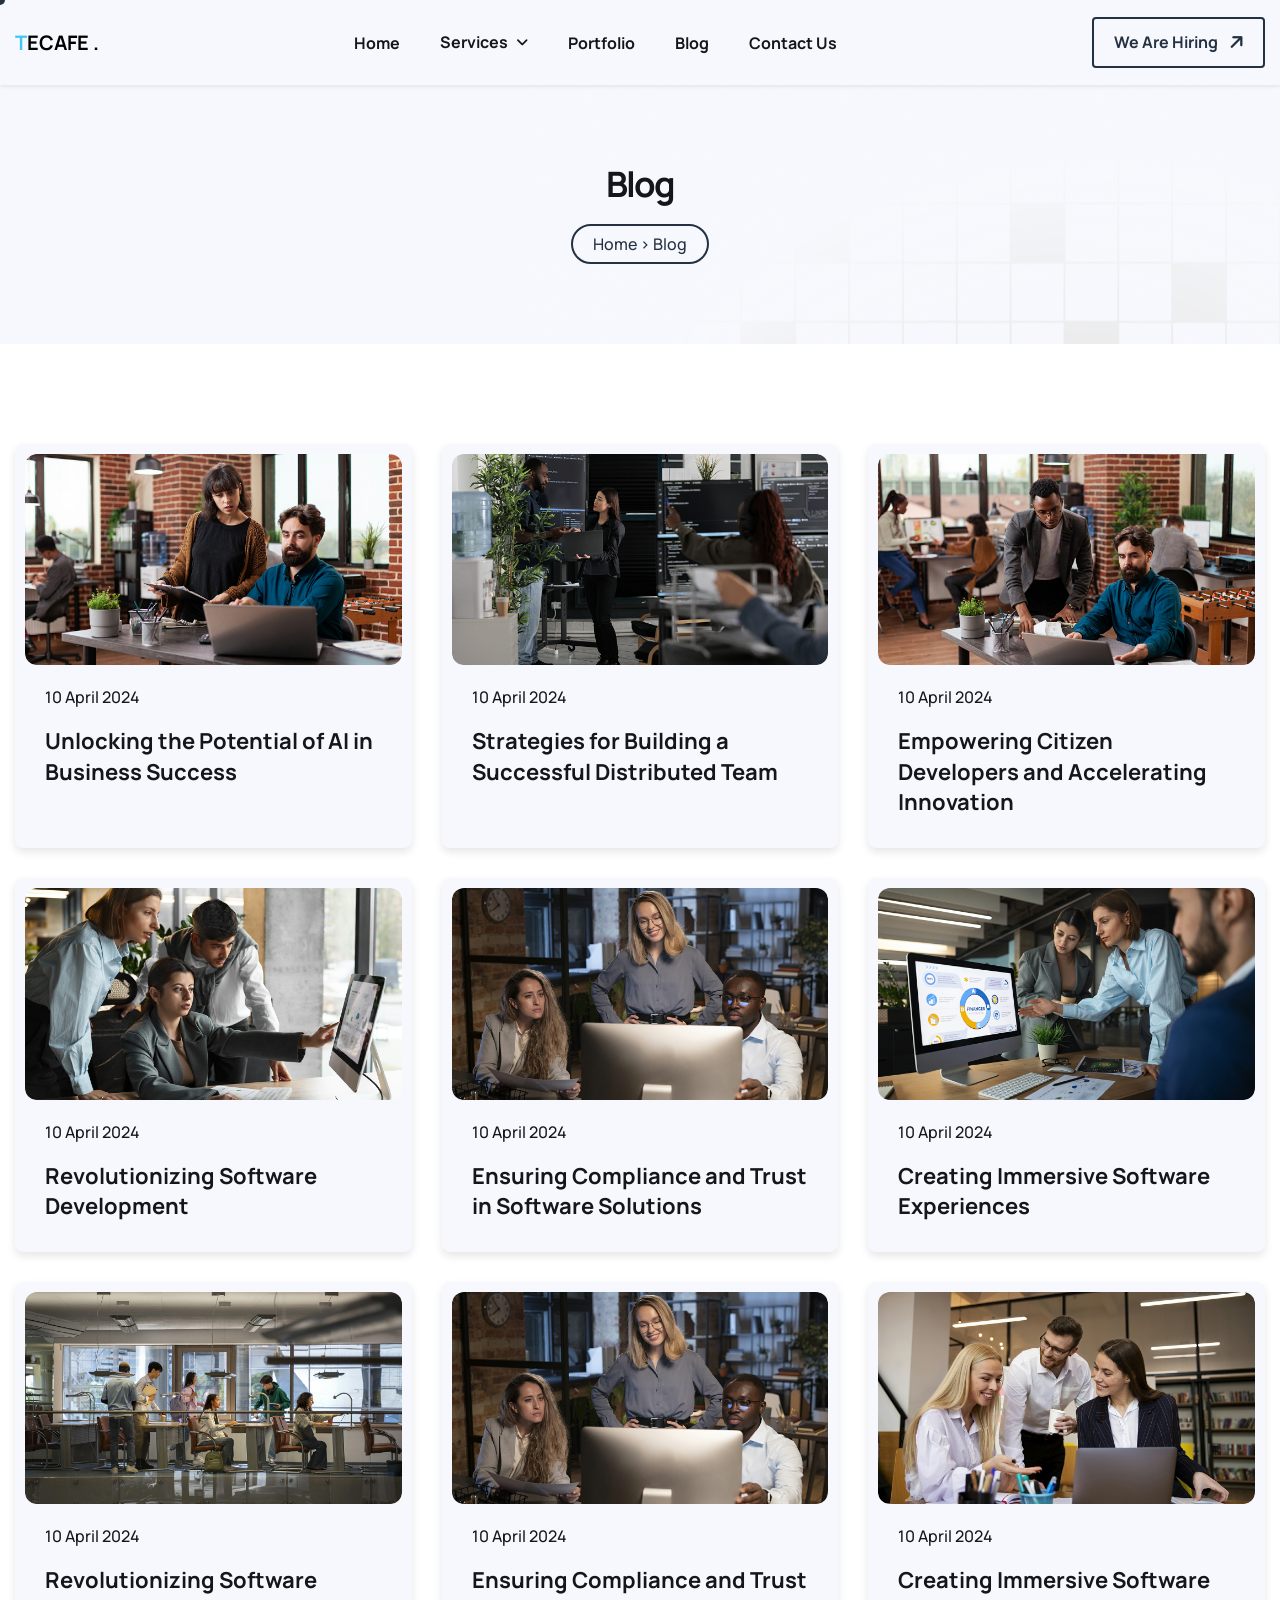
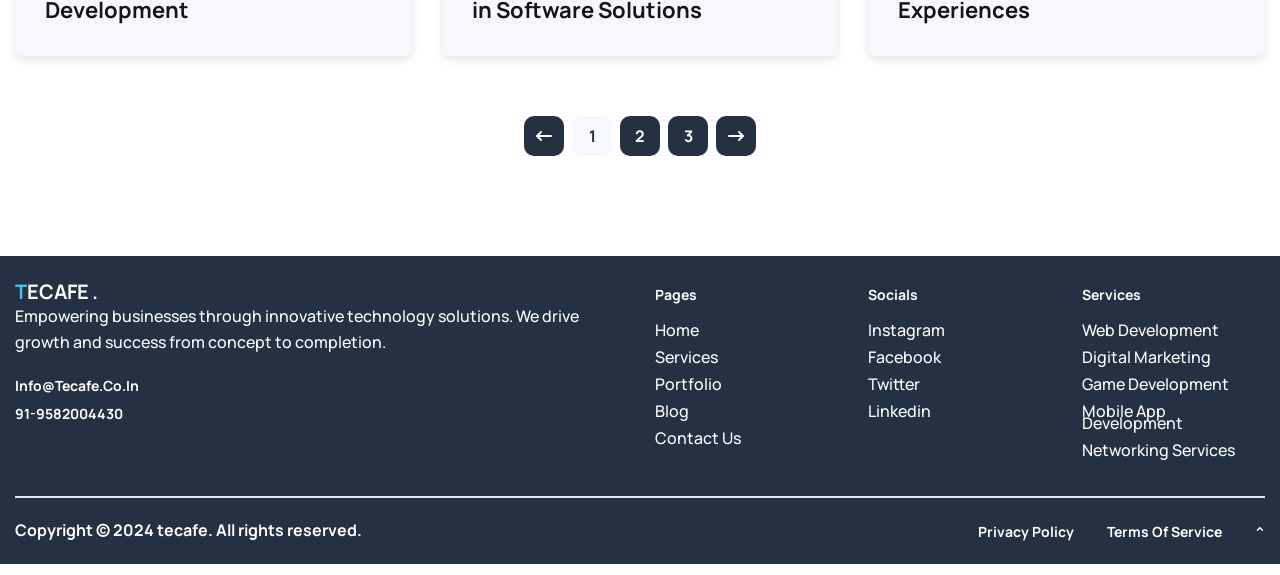
==== blog/index.html @ b0568818 "website updated" ====
<!DOCTYPE html>
<html lang="zxx">

<!-- Mirrored from demo.awaikenthemes.com/html-preview/weebix/ by HTTrack Website Copier/3.x [XR&CO'2014], Fri, 07 Jun 2024 18:28:14 GMT -->
<head>
	<!-- Meta -->
	<meta charset="utf-8">
	<meta http-equiv="X-UA-Compatible" content="IE=edge">
	<meta name="viewport" content="width=device-width, initial-scale=1.0">
	<meta name="description" content="">
	<meta name="keywords" content="">
	<meta name="author" content="Awaiken">
	<!-- Page Title -->
	<title>Tecafe - IT Service And Technology</title>
	<!-- Favicon Icon -->
    <link rel="shortcut icon" type="image/x-icon" href="">
	<!-- Google Fonts Css-->
	<link rel="preconnect" href="https://fonts.googleapis.com/">
	<link rel="preconnect" href="https://fonts.gstatic.com/" crossorigin>
	<link href="https://fonts.googleapis.com/css2?family=Manrope:wght@400;500;700&amp;display=swap" rel="stylesheet">
	<!-- Bootstrap Css -->
	<link href="../css/bootstrap.min.css" rel="stylesheet" media="screen">
	<!-- SlickNav Css -->
	<link href="../css/slicknav.min.css" rel="stylesheet">
	<!-- Swiper Css -->
	<link rel="stylesheet" href="../css/swiper-bundle.min.css">
	<!-- Font Awesome Icon Css-->
	<link href="../css/all.css" rel="stylesheet" media="screen">
	<!-- Animated Css -->
	<link href="../css/animate.css" rel="stylesheet">
	<!-- Magnific Popup Core Css File -->
	<link rel="stylesheet" href="../css/magnific-popup.css">
	<!-- Main Custom Css -->
	<link href="../css/custom.css" rel="stylesheet" media="screen">
</head>


<body class="tt-magic-cursor">

    <!-- Preloader Start -->
	<!-- <div class="preloader">
		<div class="loading-container">
			<div class="loading"></div>
			<div id="loading-icon">Tecafe</div>
		</div>
	</div> -->
	<!-- Preloader End -->

	<!-- Magic Cursor Start -->
	<div id="magic-cursor">
		<div id="ball"></div>
	</div>
	<!-- Magic Cursor End -->


    <!-- Header Start -->
	<header class="main-header">
		<div class="header-sticky">
			<nav class="navbar navbar-expand-lg">
				<div class="container">
					<!-- Logo Start -->
					<a class="navbar-brand" href="../">
						<!-- <img src="images/logo.svg" alt="Logo"> --><b> <span style="color: #3fc8f4;font-size:20px;font-weight:800px">T</span><span style="font-size:20px;font-weight:700px">E</span><span style="font-size:20px; font-weight:700px">C</span><span style="font-size:20px; font-weight:700px">A</span><span style="font-size:20px;font-weight:700px ">F</span><span style="font-size:20px;font-weight:700px ">E</span>         <span style="font-size:20px;font-weight:700px ">.</span> <!-- Vivid Magenta --></b>
					</a>
					<!-- Logo End -->

					<!-- Main Menu Start -->
					<div class="collapse navbar-collapse main-menu">
                        <div class="nav-menu-wrapper">
                            <ul class="navbar-nav mr-auto" id="menu">
                                <li class="nav-item "><a class="nav-link" href="../">Home</a>
                                   
                                </li>                                
                                <!-- <li class="nav-item"><a class="nav-link" href="about.html">about us</a></li> -->
								<li class="nav-item submenu"><a class="nav-link" href="../service">Services</a>
                                    <ul>
                                        <li class="nav-item sab-menu"><a class="nav-link" href="/tecafe/services/web-devlopment">Web Development</a></li>
                                        <li class="nav-item  sab-menu"><a class="nav-link" href="/tecafe/services/design-and-ux-services">Design and UX </a></li>
                                        <li class="nav-item  sab-menu" ><a class="nav-link" href="/tecafe/services/ECommerce-Business-Development">ECommerce Business </a></li>
                                        <li class="nav-item  sab-menu"><a class="nav-link" href="/tecafe/services/Mobile-App-Development-Services">Mobile App Development </a></li>
                                        <li class="nav-item  sab-menu"><a class="nav-link" href="/tecafe/services/Branding-And-Identity-Services">Branding And Identity </a></li>
                                      
                                          
                                        <li class="nav-item  sab-menu"><a class="nav-link" href="/tecafe/services/AEM-Technology-Solutions">AEM Technology Solutions</a></li>
                                        <li class="nav-item  sab-menu"><a class="nav-link" href="/tecafe/services/Big Data Analytics-And-Machine-Learning-Services ">Big Data Analytics And Machine Learning  </a></li>
                                    </ul>
                                </li>
                                <li class="nav-item"><a class="nav-link" href="../portfolio">Portfolio</a></li>
                                <li class="nav-item"><a class="nav-link" href="../blog">blog</a></li>
                                <li class="nav-item "><a class="nav-link" href="../contact-us">Contact Us</a></li>  
                                <!-- <li class="nav-item submenu"><a class="nav-link" href="#">pages</a>
                                    <ul>                                        
                                        <li class="nav-item"><a class="nav-link" href="service-single.html">service details</a></li>
                                        <li class="nav-item"><a class="nav-link" href="portfolio-single.html">portfolio details </a></li>
                                        <li class="nav-item"><a class="nav-link" href="blog-single.html">blog details</a></li>
                                        <li class="nav-item"><a class="nav-link" href="faqs.html">FAQ</a></li>
                                        <li class="nav-item"><a class="nav-link" href="404.html">404</a></li>
                                    </ul>
                                </li> -->
                                <!-- <li class="nav-item "><a class="nav-link" href="contact-us.html">We are Hiring</a></li> 
                                <li class="nav-item "><a class="nav-link" href="contact-us.html">Contact Us</a></li>                               -->
                            </ul>
                        </div>
                        <!-- Let’s Start Button Start -->
                        <div class=" d-inline-flex">
                            <!-- <a href="contact-us.html" class="btn-default">We are Hiring</a> -->
                            <a href="../tacafe/contact-us.html" class="btn-default">We are Hiring</a>
                        </div>
                        <!-- Let’s Start Button End -->
					</div>
					<!-- Main Menu End -->

					<div class="navbar-toggle"></div>
				</div>
			</nav>
			<div class="responsive-menu"></div>
		</div>
	</header>
	<!-- Header End -->


    <!-- Page Header Start -->
	<div class="page-header">
		<div class="container">
			<div class="row">
				<div class="col-lg-12">
					<!-- Page Header Box Start -->
					<div class="page-header-box">
						<h1 class="text-anime-style-3">Blog</h1>
						<nav class="wow fadeInUp" data-wow-delay="0.25s">
							<ol class="breadcrumb">
								<li class="breadcrumb-item"><a href="#">Home > Blog</a></li>
								<!-- <li class="breadcrumb-item active" aria-current="page">blog</li> -->
							</ol>
						</nav>
					</div>
					<!-- Page Header Box End -->
				</div>
			</div>
		</div>
	</div>
	<!-- Page Header End -->

    <!-- Latest News Section Start -->
	<div class="latest-news our-blog">
        <div class="container">
			<div class="row">
				<div class="col-lg-4 col-md-6">
					<!-- Blog Item Start -->
					<div class="blog-item wow fadeInUp" data-wow-delay="0.25s">
						<!-- Blog Image Start -->
						<div class="post-featured-image">
							<figure class="image-anime">
								<a href="#"><img src="../images/post-1.jpg" alt=""></a>
							</figure>
						</div>
						<!-- Blog Image End -->

						<!-- Blog Content Start -->
						<div class="post-item-body">
                            <p><a href="#">10 April 2024</a></p>
							<h2><a href="#">Unlocking the Potential of AI in Business Success</a></h2>                            
						</div>
						<!-- Blog Content End -->
					</div>
					<!-- Blog Item End -->
				</div>

                <div class="col-lg-4 col-md-6">
					<!-- Blog Item Start -->
					<div class="blog-item wow fadeInUp" data-wow-delay="0.5s">
						<!-- Blog Image Start -->
						<div class="post-featured-image">
							<figure class="image-anime">
								<a href="#"><img src="../images/post-2.jpg" alt=""></a>
							</figure>
						</div>
						<!-- Blog Image End -->

						<!-- Blog Content Start -->
						<div class="post-item-body">
                            <p><a href="#">10 April 2024</a></p>
							<h2><a href="#">Strategies for Building a Successful Distributed Team</a></h2>                            
						</div>
						<!-- Blog Content End -->
					</div>
					<!-- Blog Item End -->
				</div>

                <div class="col-lg-4 col-md-6">
					<!-- Blog Item Start -->
					<div class="blog-item wow fadeInUp" data-wow-delay="0.75s">
						<!-- Blog Image Start -->
						<div class="post-featured-image">
							<figure class="image-anime">
								<a href="#"><img src="../images/post-3.jpg" alt=""></a>
							</figure>
						</div>
						<!-- Blog Image End -->

						<!-- Blog Content Start -->
						<div class="post-item-body">
                            <p><a href="#">10 April 2024</a></p>
							<h2><a href="#">Empowering Citizen Developers and Accelerating Innovation</a></h2>                            
						</div>
						<!-- Blog Content End -->
					</div>
					<!-- Blog Item End -->
				</div>

                <div class="col-lg-4 col-md-6">
					<!-- Blog Item Start -->
					<div class="blog-item wow fadeInUp" data-wow-delay="1s">
						<!-- Blog Image Start -->
						<div class="post-featured-image">
							<figure class="image-anime">
								<a href="#"><img src="../images/post-4.jpg" alt=""></a>
							</figure>
						</div>
						<!-- Blog Image End -->

						<!-- Blog Content Start -->
						<div class="post-item-body">
                            <p><a href="#">10 April 2024</a></p>
							<h2><a href="#">Revolutionizing Software Development</a></h2>                            
						</div>
						<!-- Blog Content End -->
					</div>
					<!-- Blog Item End -->
				</div>

                <div class="col-lg-4 col-md-6">
					<!-- Blog Item Start -->
					<div class="blog-item wow fadeInUp" data-wow-delay="1.25s">
						<!-- Blog Image Start -->
						<div class="post-featured-image">
							<figure class="image-anime">
								<a href="#"><img src="../images/post-5.jpg" alt=""></a>
							</figure>
						</div>
						<!-- Blog Image End -->

						<!-- Blog Content Start -->
						<div class="post-item-body">
                            <p><a href="#">10 April 2024</a></p>
							<h2><a href="#">Ensuring Compliance and Trust in Software Solutions</a></h2>                            
						</div>
						<!-- Blog Content End -->
					</div>
					<!-- Blog Item End -->
				</div>

                <div class="col-lg-4 col-md-6">
					<!-- Blog Item Start -->
					<div class="blog-item wow fadeInUp" data-wow-delay="1.5s">
						<!-- Blog Image Start -->
						<div class="post-featured-image">
							<figure class="image-anime">
								<a href="#"><img src="../images/post-7.jpg" alt=""></a>
							</figure>
						</div>
						<!-- Blog Image End -->

						<!-- Blog Content start -->
						<div class="post-item-body">
                            <p><a href="#">10 April 2024</a></p>
							<h2><a href="#">Creating Immersive Software Experiences</a></h2>                            
						</div>
						<!-- Blog Content End -->
					</div>
					<!-- Blog Item End -->
				</div>

				<div class="col-lg-4 col-md-6">
					<!-- Blog Item Start -->
					<div class="blog-item wow fadeInUp" data-wow-delay="1s">
						<!-- Blog Image Start -->
						<div class="post-featured-image">
							<figure class="image-anime">
								<a href="#"><img src="../images/post-8.jpg" alt=""></a>
							</figure>
						</div>
						<!-- Blog Image End -->

						<!-- Blog Content Start -->
						<div class="post-item-body">
                            <p><a href="#">10 April 2024</a></p>
							<h2><a href="#">Revolutionizing Software Development</a></h2>                            
						</div>
						<!-- Blog Content End -->
					</div>
					<!-- Blog Item End -->
				</div>

                <div class="col-lg-4 col-md-6">
					<!-- Blog Item Start -->
					<div class="blog-item wow fadeInUp" data-wow-delay="1.25s">
						<!-- Blog Image Start -->
						<div class="post-featured-image">
							<figure class="image-anime">
								<a href="#"><img src="../images/post-5.jpg" alt=""></a>
							</figure>
						</div>
						<!-- Blog Image End -->

						<!-- Blog Content Start -->
						<div class="post-item-body">
                            <p><a href="#">10 April 2024</a></p>
							<h2><a href="#">Ensuring Compliance and Trust in Software Solutions</a></h2>                            
						</div>
						<!-- Blog Content End -->
					</div>
					<!-- Blog Item End -->
				</div>

                <div class="col-lg-4 col-md-6">
					<!-- Blog Item Start -->
					<div class="blog-item wow fadeInUp" data-wow-delay="1.5s">
						<!-- Blog Image Start -->
						<div class="post-featured-image">
							<figure class="image-anime">
								<a href="#"><img src="../images/post-9.jpg" alt=""></a>
							</figure>
						</div>
						<!-- Blog Image End -->

						<!-- Blog Content start -->
						<div class="post-item-body">
                            <p><a href="#">10 April 2024</a></p>
							<h2><a href="#">Creating Immersive Software Experiences</a></h2>                            
						</div>
						<!-- Blog Content End -->
					</div>
					<!-- Blog Item End -->
				</div>
			</div>

			<div class="row">
				<div class="col-md-12">
					<!-- Post Pagination Start -->
					<div class="post-pagination wow fadeInUp" data-wow-delay="1.50s">
						<ul class="pagination">
							<li><a href="#"><i class="fa-solid fa-arrow-left-long"></i></a></li>
							<li class="active"><a href="#">1</a></li>
							<li><a href="#">2</a></li>
							<li><a href="#">3</a></li>
							<li><a href="#"><i class="fa-solid fa-arrow-right-long"></i></a></li>
						</ul>
					</div>
					<!-- Post Pagination End -->
				</div>
			</div>
		</div>
	</div>
	<!-- Latest News Section End -->
<!-- Footer Start -->
<footer class="main-footer">
	<div class="container">
		<div class="row">
			<div class="col-md-12">
				<!-- Mega Footer Start -->
				<div class="mega-footer mega-footer-bg ">
					<div class="row">
						<div class="col-lg-6 col-md-12">
							<!-- Footer About Start -->
							<div class="footer-about">
								<figure>
									<!-- <img src="images/logo.svg" alt="Logo"> --><b> <span style="color: #3fc8f4;font-size:20px;font-weight:700px">T</span><span style="font-size:20px;font-weight:700px">E</span><span style="font-size:20px; font-weight:700px">C</span><span style="font-size:20px; font-weight:700px">A</span><span style="font-size:20px;font-weight:700px ">F</span><span style="font-size:20px;font-weight:700px ">E</span>         <span style="font-size:20px;font-weight:700px ">.</span> <!-- Vivid Magenta --></b>
								</figure>
								<p class="text-color">Empowering businesses through innovative technology solutions. We drive growth and success from concept to completion.</p>
								<ul>
									<li><a href="#">info@tecafe.co.in</a></li>
									<li><a href="#">91-9582004430</a></li>
								</ul>
							</div>
							<!-- Footer About End -->
						</div>

						<div class="col-lg-2 col-md-4">
							<!-- Footer Links Start -->
							<div class="footer-links">
								<h2>pages</h2>
								<ul>
									<li><a href="/">Home</a></li>
									<li><a href="./service/">Services</a></li>
									<li><a href="./Portfolio">Portfolio</a></li>
									<li><a href="./Blog">Blog</a></li>
									<li><a href="contact-us/">Contact Us</a></li>
								</ul>
							</div>
							<!-- Footer Links End -->
						</div>

						<div class="col-lg-2 col-md-4">
							<!-- Footer Links Start -->
							<div class="footer-links">
								<h2>Socials</h2>
								<ul>
									<li><a href="#">instagram</a></li>
									<li><a href="#">facebook</a></li>
									<li><a href="#">twitter</a></li>
									<li><a href="#">linkedin</a></li>
								</ul>
							</div>
							<!-- Footer Links End -->
						</div>

						<div class="col-lg-2 col-md-4">
							<!-- Footer Links Start -->
							<div class="footer-links">
								<h2>services</h2>
								<ul>
									<li><a href="#">web development</a></li>
									<li><a href="#">digital marketing</a></li>
									<li><a href="#">game development</a></li>
									<li><a href="#">mobile app development</a></li>
									<li><a href="#">networking services</a></li>
								</ul>
							</div>
							<!-- Footer Links End -->
						</div>
					</div>
				</div>
				<!-- Mega Footer End -->

				<!-- Copyright Footer Start -->
				<div class="footer-copyright">
					<div class="row align-items-center">
						<div class="col-lg-6">
							<!-- Footer Copyright Content Start -->
							<div class="footer-copyright-text">
								<p><b>Copyright © 2024 tecafe. All rights reserved.</b></p>
							</div>
							<!-- Footer Copyright Content End -->
						</div>
						<div class="col-lg-6">
							<!-- Footer Policy Links Start -->
							<div class="footer-policy-links">
								<ul>
									<li><a href="#">privacy policy</a></li>
									<li><a href="#">terms of service</a></li>
									<li class="highlighted"><a href="#top">^</a></li>
								</ul>
							</div>
							<!-- Footer Policy Links End -->
						</div>
					</div>						
				</div>
				<!-- Copyright Footer End -->
			</div>
		</div>
	</div>
</footer>
<!-- Footer End -->
    <!-- Jquery Library File -->
    <script src="../js/jquery-3.7.1.min.js"></script>
    <!-- Bootstrap js file -->
    <script src="../js/bootstrap.min.js"></script>
    <!-- Validator js file -->
    <script src="../js/validator.min.js"></script>
    <!-- SlickNav js file -->
    <script src="../js/jquery.slicknav.js"></script>
    <!-- Swiper js file -->
    <script src="../js/swiper-bundle.min.js"></script>
    <!-- Counter js file -->
    <script src="../js/jquery.waypoints.min.js"></script>
    <script src="../js/jquery.counterup.min.js"></script>
    <!-- Isotop js file -->
	<script src="../js/isotope.min.js"></script>
    <!-- Magnific js file -->
    <script src="../js/jquery.magnific-popup.min.js"></script>
    <!-- SmoothScroll -->
    <script src="../js/SmoothScroll.js"></script>
    <!-- MagicCursor js file -->
    <script src="../js/gsap.min.js"></script>
    <script src="../js/magiccursor.js"></script>
    <!-- Text Effect js file -->
	<script src="../js/SplitText.js"></script>
    <script src="../js/ScrollTrigger.min.js"></script>
    <!-- Wow js file -->
    <script src="../js/wow.js"></script>
    <!-- Main Custom js file -->
    <script src="../js/function.js"></script>
</body>

<!-- Mirrored from demo.awaikenthemes.com/html-preview/weebix/blog.html by HTTrack Website Copier/3.x [XR&CO'2014], Fri, 07 Jun 2024 18:28:35 GMT -->
</html>
---- css/custom.css ----
/* ----------------------------------------------------------------------------------------
* Author        : Awaiken
* Template Name : Weebix - IT Service And Technology HTML Template
* File          : CSS File
* Version       : 1.0
* ---------------------------------------------------------------------------------------- */
/* INDEX
----------------------------------------------------------------------------------------
01. Global Variables
02. General css
03. Header css
04. Hero css
05. About us css
06. Services css
07. Portfolio css
08. why choose us css
09. Our Clients css
10. Testimonials css
11. Latest Post css
12. Footer css
13. About us page css
14. Services Page css
15. Portfolio Page css
16. Blog Archive css
17. Contact Us Page css
18. Blog Single css
19. Services Single css
20. Portfolio Singe css
21. Faqs Page css
22. 404 Page css
23. Responsive css
-------------------------------------------------------------------------------------- */

/************************************/
/*** 	 01. Global Variables	  ***/
/************************************/

:root{
	--primary-color		: #15161B;
	--secondary-color	: #F7F8FD;
	--text-color		: #222;
	--accent-color		: #243142;
	--white-color		: #FFFFFF;
	--divider-color		: #E1E4EB;
	--error-color		: rgb(230, 87, 87);
	--default-font		: "Manrope", sans-serif;
}

/************************************/
/*** 	   02. General css		  ***/
/************************************/

body{
	font-family: var(--default-font);
	font-size: 16px;
	font-weight: 500;
	line-height: 1.5em;
	color: var(--text-color);
	background: var(--white-color);
}

p{
	line-height: 1.6em;
	margin-bottom: 1.5em;
    color: #15161B;
}

h1,
h2,
h3,
h4,
h5,
h6{
	margin :0;
	font-weight: 700;
	color: var(--primary-color);
	line-height: 1.1em;
}

figure{
	margin: 0;
}

img{
	max-width: 100%;
}

a{
	text-decoration: none;
}

a:hover{
	text-decoration: none;
	outline: 0;
}

a:focus{
	text-decoration: none;
	outline: 0;
}

html,
body{
	width: 100%;
	overflow-x: clip;
}

.container{
	max-width: 1300px;
}

.container,
.container-fluid,
.container-lg,
.container-md,
.container-sm,
.container-xl,
.container-xxl{
    padding-right: 15px;
    padding-left: 15px;
}

.image-anime{
	position: relative;
	overflow: hidden;
}

.image-anime:after{
	content: "";
	position: absolute;
    width: 200%;
    height: 0%;
    left: 50%;
    top: 50%;
    background-color: rgba(255,255,255,.3);
    transform: translate(-50%,-50%) rotate(-45deg);
    z-index: 1;
}

.image-anime:hover:after{
    height: 250%;
    transition: all 600ms linear;
    background-color: transparent;
}

.reveal{
	position: relative;
    display: -webkit-inline-box;
    display: -ms-inline-flexbox;
    display: inline-flex;
    visibility: hidden;
    overflow: hidden;
}

.reveal img{
    height: 100%;
    width: 100%;
    -o-object-fit: cover;
    object-fit: cover;
    -webkit-transform-origin: left;
    transform-origin: left;
}

.row{
    margin-right: -15px;
    margin-left: -15px;
}

.row > *{
	padding-right: 15px;
	padding-left: 15px;
}

.row.no-gutters{
    margin-right: 0px;
    margin-left: 0px;
	padding-left: 0;
	padding-right: 0;
}

.btn-default{
	display: inline-block;
	font-size: 16px;
	font-weight: 700;
	line-height: 1.1em;
	 color: var(--accent-color);
	/* background: var(--accent-color); */
	text-transform: capitalize;
	padding: 15px 45px 15px 20px;
	border: 2px solid var(--accent-color);
	border-radius: 4px;
	transition: 0.3s ease-in-out;
	position: relative;
	overflow: hidden;
	z-index: 1;
}

.btn-default::before{
	content: '\f062';
	position: absolute;
    color: white;
	top: 50%;
	right: 0;
	bottom: 0;
	font-family: 'FontAwesome';
	font-size: 18px;
	font-weight: 900;
	transition: 0.3s ease-in-out;
	background: transparent;
    color: var(--accent-color);
	transform: translate(-20px, -50%) rotate(45deg);
	display: flex;
	align-items: center;
	justify-content: center;
}

.btn-default:hover:before{
	color: var(--accent-color);
	transform: translate(-20px, -50%) rotate(90deg);
    color: white;
}

.btn-default::after{ 
	content: '';
    display: block;
    width: 0;
    position: absolute;
	top: 0;
    left: 0;
    bottom: 0;
    z-index: -1;
    color: white;
    background: var(--accent-color);
    /* border-radius: 30px; */
    transition: 0.3s ease-in-out;
}

.btn-default:hover::after{
	width: 100%;
}

.btn-default:hover{
    color: white;
}

#magic-cursor{
	position: absolute;
    width: 10px !important;
    height: 10px !important;
    pointer-events: none;
    z-index: 1000000;
}

#ball{
	position: fixed;
	display: block;
	left: 0;
	top: 0;
	transform: translate(-50%, -50%);
	width: 10px !important;
	height: 10px !important;
	background: var(--accent-color);
	border-radius: 50%;
	pointer-events: none;
	opacity:1 !important;
}

.preloader{
	position: fixed;
	top: 0;
	left: 0;
	right: 0;
	bottom: 0;
	z-index: 1000;
	background-color: var(--accent-color);
	display: flex;
	align-items: center;
	justify-content: center;
}

.loading-container,
.loading{
	height: 8ch;
	position: relative;
	width: 80px;
	border-radius: 100%;
}

.loading-container{
	margin: 40px auto
}

.loading{
	border: 1px solid transparent;
	border-color: transparent var(--white-color) transparent var(--white-color);
	animation: rotate-loading 1.5s linear 0s infinite normal;
	transform-origin: 50% 50%;
}

.loading-container:hover .loading,
.loading-container .loading{
	transition: all 0.5s ease-in-out;
}

#loading-icon{
	position: absolute;
	top: 50%;
	left: 50%;
	max-width: 66px;
	transform: translate(-50%, -50%);
}

@keyframes rotate-loading{
	0%{
		transform: rotate(0deg);
	}

	100%{
		transform: rotate(360deg);
	}
}

.section-row{
	margin-bottom: 60px;
}

.section-btn{
	text-align: end;
}

.section-title{
	text-align: left;
}

.section-title h3{
	font-size: 20px;
	font-weight: 700;
	text-transform: capitalize;
	color: var(--accent-color);
	margin-bottom: 10px;
}

.section-title h1,
.section-title h2 {
    font-size: 36px;
    letter-spacing: -0.05em;
    font-weight: 700;
    margin-bottom: 0;
    line-height: 1.2; /* Adjust the line-height value as needed */
}


.section-title h1 span,
.section-title h2 span{
	color: var(--accent-color);
}

/************************************/
/**** 	   03. Header css		 ****/
/************************************/

header.main-header{
	background-color: var(--secondary-color);
	position: relative;
	z-index: 100;
}

header.main-header .header-sticky {
    padding: 15px 0;
    position: relative;
    top: 0;
    z-index: 100;
    box-shadow: 0 .125rem .25rem rgba(0, 0, 0, .075); /* Added box shadow */
}

header.main-header .header-sticky.hide{
	transform: translateY(-100%);
	transition: transform 0.3s ease-in-out;
	padding: 20px 0;
	border-radius: 0;
	border-bottom: 1px solid var(--divider-color);
}

header.main-header .header-sticky.active{
	position: fixed;
	top: 0;
	left: 0;
	right: 0;
	border-radius: 0;
	border-bottom: 1px solid var(--divider-color);
    transform: translateY(0);
	background: var(--white-color);
	backdrop-filter: blur(30px);
}

.navbar{
	padding: 0;
	align-items: center;
}

.navbar-brand{
	padding: 0;
	margin: 0;
}

.navbar-brand img{
	min-width: 140px;
}

.main-menu .nav-menu-wrapper{
	flex: 1;
	text-align: center;
}

.main-menu .nav-menu-wrapper > ul{
	align-items: center;
	display: inline-flex;
}

.main-menu ul li{
	margin: 0 10px;
	position: relative;
}

.main-menu ul li a{
	font-size: 16px;
	font-weight: 700;
	padding: 15px 10px !important;
	color: var(--primary-color);
	text-transform: capitalize;
	transition: all 0.3s ease-in-out;
}

.main-menu ul li.submenu > a:after{
	content: '\f107';
	font-family: 'FontAwesome';
	font-weight: 900;
	font-size: 14px;
	margin-left: 8px;
}

.main-menu ul li a:hover,
.main-menu ul li a:focus{
	color: var(--accent-color);
}

.main-menu ul ul{
	visibility: hidden;
	opacity: 0;
	transform: scaleY(0.8);
	transform-origin: top;
	padding: 0;
	margin: 0;
	list-style: none;
	width: 210px;
	border-radius: 15px;
	position: absolute;
	left: 0;
	top: 100%;
	overflow: hidden;
	background-color: var(--accent-color);
	transition: all .3s ease-in-out;
	text-align: left;
}

.main-menu ul ul ul{
	left: 100%;
	top: 0;
	text-align: left;
}

.main-menu ul ul li{
	margin: 0;
	padding: 0;
}

.main-menu ul ul li a{
	color: var(--white-color);
	padding: 8px 20px !important;
}
.service-list-box-shadow {
    background-color: #fff;
    padding: 20px;
    border-radius: 8px;
    box-shadow: 0 4px 8px rgba(0, 0, 0, 0.1);
    transition: box-shadow 0.3s ease-in-out;
}

.service-list-box-shadow:hover {
    box-shadow: 0 6px 12px rgba(0, 0, 0, 0.2);
}
.sab-menu > a{

    font-size: 14px !important
}
.main-menu ul li:hover > ul{
	visibility: visible;
	opacity: 1;
	transform: scaleY(1);
    padding: 5px 0;
}

.main-menu ul ul li a:hover{
	color: var(--primary-color);
	background-color: transparent;
}

.main-menu ul li.highlighted-menu{
    display: none;
}

.responsive-menu,
.navbar-toggle{
	display: none;
}

.responsive-menu{
	top: 20px;
	position: relative;
}

.slicknav_btn{
	background: var(--accent-color);
	padding: 6px 0 0;
	width: 38px;
	height: 38px;
	margin: 0;
	border-radius: 4px;
}

.slicknav_icon .slicknav_icon-bar{
	display: block;
	width: 100%;
	height: 3px;
	width: 22px;
	background-color: var(--white-color);
	border-radius: 6px;
	margin: 4px auto !important;
	transition: all 0.1s ease-in-out;
}

.navbar-toggle a.slicknav_btn.slicknav_open .slicknav_icon span.slicknav_icon-bar:nth-child(1){
    transform: rotate(-45deg) translate(-5px, 5px);
}

.navbar-toggle a.slicknav_btn.slicknav_open .slicknav_icon span.slicknav_icon-bar:nth-child(2){
    opacity: 0;
}

.navbar-toggle a.slicknav_btn.slicknav_open .slicknav_icon span.slicknav_icon-bar:nth-child(3){
    transform: rotate(45deg) translate(-5px, -5px);
}

.slicknav_menu{
	padding: 0;
	background: var(--accent-color);
}

.slicknav_menu ul{
	margin: 5px 0;
}

.slicknav_menu ul ul{
	margin: 0;
}

.slicknav_nav .slicknav_row,
.slicknav_nav li a{
	position: relative;
	font-size: 16px;
	font-weight: 700;
	text-transform: capitalize;
	padding: 10px 20px;
	color: var(--white-color);
	line-height: normal;
	margin: 0;
	border-radius: 0 !important;
}

.slicknav_nav a:hover,
.slicknav_nav .slicknav_row:hover{
	background-color: transparent;
	color: var(--primary-color);
}

.slicknav_menu ul ul li a{
    padding: 10px 20px 10px 30px;
}

.slicknav_arrow{
	font-size: 0 !important;
}

.slicknav_arrow:after{
	content: '\f107';
	font-family: 'FontAwesome';
	font-weight: 900;
	font-size: 12px;
	margin-left: 8px;
	color: var(--white-color);
	position: absolute;
	right: 15px;
    top: 15px;
	transition: all 0.3s ease-out;
}

.slicknav_open > a .slicknav_arrow:after{
    transform: rotate(-180deg);
}

/************************************/
/***        04. Hero css	      ***/
/************************************/

.hero{
	position: relative;
	background: var(--secondary-color) url(../images/hero-bg.png) no-repeat bottom center;
	padding: 20px 20px;
}

.hero-content{
	margin-right: 95px;
}

.hero-content .section-title{
	margin-bottom: 30px;
}

.hero-body{
	width: 100%;
	max-width: 568px;
	margin-bottom: 40px;
}

.hero-body p{
    margin: 0;
    color: #15161B;
}

.hero-image img{
	border-radius: 8px;
}

.hero-video-image{
	position: relative;
}

.hero-play-button{
	position: absolute;	top: 50%;
	left: 0;
	transform: translate(-50%, -50%);
	z-index: 1;
}

.hero-play-button i{
	font-size: 26px;
	background-color: var(--accent-color);
	color: var(--white-color);
	width: 90px;
	height: 90px;
	border: 7px solid var(--secondary-color);
	display: flex;
	justify-content: center;
	align-items: center;
	border-radius: 50%;
}

.hero-slider-image img{
    border-radius: 40px;
}

.hero-slider .swiper-pagination {
    position: relative;
    bottom: 0px;
    margin-top: 20px;
}

.hero-slider .swiper-pagination .swiper-pagination-bullet {
    width: 15px;
    height: 15px;
    background: var(--white-color);
    opacity: 1;
    transition: all 0.3s ease-in-out;
    margin: 0 5px;
}

.hero-slider .swiper-pagination .swiper-pagination-bullet-active {
    background-color: var(--accent-color);
}

.hero-layout-2{
    text-align: center;
}

.hero-layout-2 .hero-content {
    width: 100%;
    max-width: 1000px;
    margin: 0 auto;
}

.hero-layout-2 .section-title{
    text-align: center;
}

.hero-layout-2 .section-title h1{
    font-size: 100px;
}

.hero-layout-2 .hero-body{
    width: 100%;
    max-width: 568px;
    margin: 0 auto;
    margin-bottom: 40px;
}

.hero-layout-2 .hero-footer .btn-default{
    margin-right: 20px;
}

.hero-layout-2 .hero-footer .btn-default:last-child{
    margin-right: 0;
}

/************************************/
/***       05. About us css	      ***/
/************************************/
.hero-padding{
    padding: 30px 0;
}
.about-us{
	padding: 10px 0;
}
.service-page{
    margin-top: 50px;
    margin-bottom: 20px;
}
.page-header-1{
    padding: 100px;
    background-color: #f6f7f9;

}
.about-image{
	position: relative;
    /* padding-right: 70px; */
    height: 80%;
}
.image-container img{
    border-radius: 8px;
}
.image-container{
    max-height: 400px;
}
.about-img img{
	border-radius: 8px;
    /* width: 80%; */
}
.technology-icons .icons {
    display: flex;
    justify-content: center;
    flex-wrap: wrap;
    gap: 20px;
}
.icon-item i {
    font-size: 30px;
    color: #fff;
}
.icon-item {
    background: #222;
    border-radius: 50%;
    padding: 15px;
    transition: transform 0.3s ease, box-shadow 0.3s ease;
}
.about-consultation{
	position: absolute;
	top: 50%;
	right: -1%;
	transform: translateY(-50%);
	z-index: 1;
}

.about-consultation img{
	animation: rotate 30s infinite linear;
}

@keyframes rotate{
	from{
		transform: rotate(0deg);
	  }
	to{
		transform: rotate(360deg);
	}
}

.about-content ul{
	padding: 0;
    margin: 0 0 0px;
    display: flex;
    flex-wrap: wrap;
    list-style: none;
}

.about-content ul li{
    width: 48%;
    margin-right: 2%;
    position: relative;
    padding-left: 30px;
    margin-bottom: 20px;
	font-size: 18px;
    font-weight: 700;
    color: var(--primary-color);
}

.about-content ul li:before{
    content: '\f138';
    font-family: "Font Awesome 6 Free";
    color: var(--accent-color);
    font-size: 20px;
    font-weight: 900;
    position: absolute;
    top: 1px;
    left: 0;
}

/************************************/
/***        06. Services css	  ***/
/************************************/

.our-services{
	background-color: var(--secondary-color);
	padding: 60px 0 70px;
}

.service-item {
    background-color: var(--white-color);
    border-radius: 12px;
    padding: 20px;
    height: calc(100% - 30px);
    margin-bottom: 30px;
    box-shadow: 0 4px 8px rgba(0, 0, 0, 0.1);
}


.service-content{
	padding: 8px;
}

.service-content-title{
	display: flex;
	align-items: center;
	justify-content: space-between;
	border-bottom: 1px solid var(--divider-color);;
	padding-bottom: 14px;
	margin-bottom: 14px;
}

.service-content-title h2{
	font-size: 20px;
	width: 100%;
	max-width: 200px;
    font-weight: 600;
	text-transform: capitalize;
}

.service-content-title a{
	background-color: var(--accent-color);
	color: var(--white-color);
	border-radius: 50%;
	display: flex;
	align-items: center;
	justify-content: center;
	width: 50px;
	height: 50px;
}

.service-content-title a img{
	transition: all 0.3s ease-in-out;
}

.service-item:hover .service-content-title img{
	transform: rotate(45deg);
}

.service-content p{
	margin: 0;
}

.service-image{
	border-radius: 6px;
	overflow: hidden;
}

.service-image img{
	border-radius: 8px;
   
	transition: all 0.3s ease-out;
}
.service-image1 img{
	border-radius: 6px;
    width: 50%;
    height: 50%;
	transition: all 0.2s ease-out;
}
.service-item:hover .service-image img{
	transform: scale(1.1)
}
.service-item:hover .service-image1 img{
	transform: scale(1.1)
}

/************************************/
/***      07. Portfolio css	      ***/
/************************************/

.service-card {
    text-align: center;
    margin-bottom: 30px;
    padding: 10px;
    border-radius: 10px;
    box-shadow: 0 4px 8px rgba(0, 0, 0, 0.1);
    transition: transform 0.3s;
}
.service-card img {
    width: 100px;
    height: 100px;
    margin-bottom: 15px;
}
.service-card h4 {
    margin-bottom: 10px;
}
.service-card:hover {
    transform: translateY(-10px);
}

.our-work{
	padding: 60px 0 70px;
}

.works-item{
	background-color: var(--secondary-color);
	border-radius: 10px;
	padding: 20px 20px 40px 20px;
	height: calc(100% - 30px);
    margin-bottom: 30px;
}

.works-image{
	margin-bottom: 30px;
	border-radius: 12px;
	overflow: hidden;
}

.works-image img{
	border-radius: 10px;
	transition: all 0.5s ease-out; box-shadow: 0 4px 8px rgba(0, 0, 0, 0.1);
    
}

.works-item:hover .works-image img{
	transform: scale(1.1);
}

.works-content{
	padding: 0 20px;
}

.works-content h2{
	font-size: 26px;
	text-transform: capitalize;
	margin-bottom: 20px;
}

.works-content p{
	margin: 0;
}

/************************************/
/***    08. Why Choose us css	  ***/
/************************************/

.why-choose-us{
	background-color: var(--secondary-color);
	padding: 60px 0;
}

.why-choose-us-item{
	background-color: var(--white-color);
	border-radius: 10px;
	padding: 40px;
	height: calc(100% - 30px);
    margin-bottom: 30px;    box-shadow: 0 4px 8px rgba(0, 0, 0, 0.1);

}

.why-choose-us-item .icon-box{
	margin-bottom: 30px;
}

.why-choose-us-item h3{
	font-size: 26px;
	text-transform: capitalize;
	margin-bottom: 20px;
}

.why-choose-us-item p{
	margin: 0;
}

.why-us-explore-item{
	position: relative;
	background-color: var(--white-color);
	border-radius: 10px;
	padding: 70px;
    box-shadow: 0 4px 8px rgba(0, 0, 0, 0.1);

}

.why-us-explore-item .section-title{
	width: 100%;
	max-width: 800px;
	margin-bottom: 60px;
}

.explore-item-icon{
	position: absolute;
	top: 70px;
	right: 70px;
}

.explore-item-content p{
	margin: 0;
}

.explore-item-tags{
    text-align: end;
}

.explore-item-tags ul{
	list-style: none;
	padding: 0;
	margin: 0;
}

.explore-item-tags ul li{
	display: inline-block;
	margin-right: 20px;
}

.explore-item-tags ul li:last-child{
	margin-right: 0;
}

.explore-item-tags ul li .btn-default{
	background-color: var(--secondary-color);
	color: var(--primary-color);
	border: none;
}

.explore-item-tags ul li .btn-default:hover{
	color: var(--white-color);
}

.explore-item-tags ul li .btn-default::before{
	color: var(--primary-color);
}

.explore-item-tags ul li .btn-default:hover:before{
	color: var(--white-color);
}

.explore-item-tags ul li .btn-default::after{
    background: var(--accent-color);
}

/************************************/
/***    09. Our Clients css       ***/
/************************************/

.exclusive-partners{
	padding: 100px 0;
}

.partners-logo{
	background-color: var(--secondary-color);
	border-radius: 15px;
	padding: 30px 50px;
	margin-bottom: 30px;
    
}

/************************************/
/***    10. Testimonials css      ***/
/************************************/


.project-content {
    display: flex;
    flex-direction: column;
    align-items: center;
    margin-top: 20px;
}

.project-content img {
    max-width: 100%;
    height: auto;
    margin-bottom: 20px;
}

.text-content {
    max-width: 800px;
}

@media (min-width: 768px) {
    .project-content {
        flex-direction: row;
        align-items: flex-start;
    }

    .project-content img {
        margin-right: 20px;
        width: 50%;
    }

    .text-content {
        width: 50%;
    }
}

.clients-testimonials{
	background-color: var(--secondary-color);
	padding: 100px 0;
}

.testimonial-item{
    background-color: var(--white-color);
	border-radius: 10px;
    padding: 50px;
	height: 100%; box-shadow: 0 4px 8px rgba(0, 0, 0, 0.1);
}

.testimonial-rating{
	margin-bottom: 20px;
}

.testimonial-content{
    margin-bottom: 20px;
}

.testimonial-body{
	display: flex;
	align-items: center;
}

.testimonial-body img{
	width: 60px;
	height: 60px;
	border-radius: 50%;
	margin-right: 20px;
}

.testimonial-author-title h2{
	font-size: 22px;
	text-transform: capitalize;
	margin-bottom: 10px;
}

.testimonial-author-title p{
	margin: 0;
}

.testimonial-slider .swiper-pagination{
	position: relative;
	bottom: 0;
	margin-top: 30px;
}

.testimonial-slider .swiper-pagination .swiper-pagination-bullet{
	width: 16px;
    height: 16px;
    background: var(--white-color);
    opacity: 1;
    transition: all 0.3s ease-in-out;
    margin: 0 5px;
}

.testimonial-slider .swiper-pagination .swiper-pagination-bullet-active{
	background-color: var(--accent-color);
}




/************************************/
/***    11. Latest Post css       ***/
/************************************/

.latest-news{
	padding: 100px 0 70px;
}

.blog-item{
	position: relative;
	overflow: hidden;
	background-color: var(--secondary-color);
	border-radius: 8px;
	padding: 10px;
	height: calc(100% - 30px);
    margin-bottom: 30px;
    box-shadow: 0 4px 8px rgba(0, 0, 0, 0.1);
}

.post-featured-image{
	border-radius: 10px;
	overflow: hidden;
}

.post-featured-image img{
	border-radius: 12px;
	transition: all 0.5s ease-out;
}

.blog-item:hover .post-featured-image img{
	transform: scale(1.1);
}

.post-item-body{
	margin: 20px
}

.post-item-body h2{
	display: block;
	line-height: 1.4em;
	font-size: 22px;
}

.post-item-body p{
	margin-bottom: 15px;
}

.post-item-body p a,
.post-item-body h2 a{
	color: inherit;
}

.post-item-body .btn-readmore{
	position: relative;
	color: var(--accent-color);
	text-transform: capitalize;
	font-weight: 700;
	transition: 0.3s ease-in-out;
}

.post-item-body .btn-readmore:hover{
	color: var(--primary-color);
}

.post-item-body .btn-readmore::before{
	content: '\f062';
    position: absolute;
    top: 50%;
    right: 0;
    bottom: 0;
    font-family: 'FontAwesome';
    font-size: 16px;
    font-weight: 900;
    transition: 0.3s ease-in-out;
    background: transparent;
    color: var(--accent-color);
    transform: translate(20px, -50%) rotate(45deg);
    display: flex;
    align-items: center;
    justify-content: center;
}

.post-item-body .btn-readmore:hover:before{
	color: var(--primary-color);
	transform: translate(20px, -50%) rotate(90deg);
}

/************************************/
/***        12. Footer css        ***/
/************************************/

.main-footer{
	background-color: var(--accent-color);
	padding: 30px 0 0;
    color: white;
    line-height: 12px;
}
.main-footer-bg{
	background-color: red;
	padding: 40px 0 0;
    color: #15161B;
}

.mega-footer{
	margin-bottom: 40px;
}

.footer-about img{
	margin-bottom: 30px;
}

.footer-about ul{
	list-style: none;
	padding: 0;
	margin: 0;
}

.footer-about ul li{
	margin-bottom: 15px;
    color: white;
}

.footer-about ul li:last-child{
	margin-bottom: 0;
}
.text-color{
    color: white;
    margin-top: 5px;
}
.footer-about ul li a{
	font-size: 14px;
	font-weight: 700;
	 color: white;
	text-transform: capitalize;
	margin-bottom: 20px;
}

.footer-links h2{
	font-size: 14px;
	 color: white;
     line-height: 18px;
	text-transform: capitalize;
	margin-bottom: 20px;
}

.footer-links ul{
	list-style: none;
	padding: 0;
	margin: 0;
}

.footer-links ul li{
	margin-bottom: 15px;
	/* color: var(--text-color); */
    color: white;
	text-transform: capitalize;
	transition: all 0.3s ease-in-out;
}

.footer-links ul li:hover{
	/* color: var(--accent-color); */
    color: white;
}

.footer-links ul li:last-child{
	margin-bottom: 0;
}

.footer-links ul li a{
	color: inherit;
    /* color: #15161B; */
    color: white;
}

.footer-copyright{
	padding: 20px 0;
	border-top: 2px solid var(--divider-color);;
    color: white;
}

.footer-copyright-text p{
	margin: 0;color: white;
}

.footer-policy-links ul{
	list-style: none;
	margin: 0;
	padding: 0;
	text-align: end;color: white;
}

.footer-policy-links ul li{
	display: inline-block;
	text-transform: capitalize;
	margin-right: 30px;
    line-height: 10px;
    font-size: 14px;
    color: #15161B;color: white;
}

.footer-policy-links ul li:last-child{
	margin-right: 0;
}

.footer-policy-links ul li.highlighted{
	font-weight: 700;color: white;
}

.footer-policy-links ul li a{
	/* color: var(--text-color); */
    color: #15161B;
    font-weight: bold;color: white;
}

/************************************/
/***    13. About us page css     ***/
/************************************/

.page-header{
	position: relative;
	background: var(--secondary-color);
	padding: 80px 0;
}

.page-header::before{
	content: '';
	position: absolute;
	background-image: url(../images/page-header-bg.png);
	background-repeat: no-repeat;
	background-position: top right;
	right: 0;
	top: 0;
	width: 100%;
	height: 100%;
}

.page-header-box{
	position: relative;
	z-index: 1;
	text-align: center;
}

.page-header-box h1{
    font-size: 35px;
	letter-spacing: -0.05em;
    margin-bottom: 20px;
}

.page-header-box ol{
	display: inline-flex;
    margin-bottom: 0;
	justify-content: center;
	border: 2px solid var(--accent-color);
	border-radius: 100px;
	padding: 6px 20px;
}

.page-header-box ol li.breadcrumb-item{
    color: var(--accent-color);
	text-transform: capitalize;
}

.page-header-box ol li.breadcrumb-item a{
    color: inherit;
}

.page-header-box ol .breadcrumb-item+.breadcrumb-item::before{
    color: var(--accent-color);
}

.page-about{
	padding: 100px 0;
}

.page-about-image{
	position: relative;
	margin-right: 20px;
	padding-bottom: 75px;
}

.about-img-2{
	position: absolute;
	bottom: 0;
	right: 0;
}

.about-img-1 img{
	border-radius: 40px;
    
}

.about-img-2 img{
	border-radius: 40px;
	border: 5px solid var(--white-color);
}

.work-experience{
	position: absolute;
	top: 30px;
	left: -50px;
	background-color: var(--accent-color);
	border-radius: 20px;
	display: inline-flex;
	align-items: center;
	padding: 20px;
}

.work-experience-icon{
	margin-right: 15px;
}

.work-experience-content h3{
	font-size: 40px;
	color: var(--white-color);
	text-align: left;
	margin-bottom: 5px;
}

.work-experience-content p{
	font-size: 18px;
	color: var(--white-color);
	margin: 0;
}

.page-about .about-content .section-title{
	margin-bottom: 30px;
}

.overview-company{
	background-color: var(--secondary-color);
	padding: 100px 0 70px;
}

.counter-box{
	background-color: var(--white-color);
	border-radius: 10px;
	text-align: center;
	padding: 30px;
	margin-bottom: 30px;
}

.counter-box h3{
	font-size: 28px;
	margin-bottom: 10px;
    line-height: 1.7em;
}

.counter-box h3 em,
.counter-box h3 span{
	font-size: 56px;
	font-style: normal;
    padding: 0;
    margin: 0;
}

.counter-box p{
	margin: 0;
}

.our-team{
	padding: 100px 0 70px;
}

.team-member-item{
	margin-bottom: 30px;
}

.team-member-item .team-image{
    position: relative;
    overflow: hidden;
	border-radius: 40px;
	margin-bottom: 20px;
}

.team-member-item .team-image img{
	width: 100%;
	border-radius: 40px;
	transition: all 0.5s ease-in-out;
}

.team-member-item:hover .team-image img{
    transform: scale(1.1);
}

.team-image .our-team-social-icon{
    position: absolute;
    left: 0;
    right: 0;
    bottom: -30px;
    opacity: 0;
    transition: all 0.3s ease-out;
    z-index: 2;
}

.team-member-item:hover .team-image .our-team-social-icon{
    bottom: 0;
    opacity: 1;
}

.our-team-social-icon ul{
    list-style-type: none;
    padding: 0 20px 30px;
    margin: 0;
    text-align: center;
}

.our-team-social-icon ul li{
    display: inline-block;
    text-align: center;
    margin-right: 10px;
}

.our-team-social-icon ul li:last-child{
	margin-right: 0;
}

.our-team-social-icon ul li a{
    display: block;
}

.our-team-social-icon ul li a i{
    background: var(--accent-color);
    border-radius: 8px;
    color: var(--white-color);
    font-size: 22px;
    width: 40px;
    height: 40px;
    display: flex;
    align-items: center;
    justify-content: center;
	transition: all 0.3s ease-out;
}

.our-team-social-icon ul li a i:hover{
	background: var(--white-color);
    color: var(--accent-color);
}

.team-body{
	display: flex;
    flex-wrap: wrap;
    align-items: center;
	justify-content: space-between;
}

.team-content{
	width: calc(100% - 60px);
}

.team-content h3{
	font-size: 24px;
	margin-bottom: 5px;
}

.team-content p{
	margin: 0;
}

.team-icon a{
    background: var(--accent-color);
    border-radius: 50%;
    width: 40px;
    height: 40px;
    display: flex;
    align-items: center;
    justify-content: center;
	transition: all 0.3s ease-out;
}

.scrolling-ticker{
	padding: 15px 0;
	color: var(--white-color);
	background-color: var(--accent-color);
}

.scrolling-ticker-box{
	--gap: 20px;
	position: relative;
	display: flex;
	overflow: hidden;
	user-select: none;
	gap: var(--gap);
}

.scrolling-content{
	flex-shrink: 0;
	display: flex;
	gap: var(--gap);
	min-width: 100%;
	animation: scroll 24s linear infinite;
}

.scrolling-content span{
	display: inline-flex;
	align-items: center;
	font-family: var(--accent-font);
	font-size: 40px;
	line-height: 1.4em;
	font-weight: 700;
}

@keyframes scroll{
	from{
		transform: translateX(0);
	}

	to{
		transform: translateX(calc(-100% - var(--gap)));
	}
}

.scrolling-content span i{
	font-size: 8px;
	color: var(--white-color);
	margin-right: 20px;
}

.clients-testimonials.about-testimonials{
	background-color: var(--white-color);
}

.clients-testimonials.about-testimonials .testimonial-item{
    background-color: var(--secondary-color);
}

.clients-testimonials.about-testimonials .testimonial-slider .swiper-pagination .swiper-pagination-bullet{
    background: var(--secondary-color);
}

.clients-testimonials.about-testimonials .testimonial-slider .swiper-pagination .swiper-pagination-bullet-active{
    background-color: var(--accent-color);
}

/************************************/
/***    14. Services Page css     ***/
/************************************/

.our-services.page-service{
    background-color: var(--white-color);
}

.our-services.page-service .service-item{
    background-color: var(--secondary-color);
}

.our-services.service-page{
	background-color: var(--white-color);
}

.our-services.service-page .service-item{
	background-color: var(--secondary-color);
}

/************************************/
/***    15. Portfolio Page css    ***/
/************************************/

.our-projects{
	padding: 100px 0 70px;
}

.our-projects-nav{
	margin-bottom: 50px;
}

.our-projects-nav ul{
	list-style: none;
	text-align: center;
	padding: 0;margin: 0;
}

.our-projects-nav ul li{
	display: inline-block;
	background: var(--secondary-color);
	color: var(--primary-color);
    text-transform: capitalize;
    padding: 15px 20px 15px 20px;
	margin-right: 20px;
    border-radius: 10px;
    transition: 0.4s ease-in-out;
}

.our-projects-nav ul li:last-child{
	margin-right: 0;
}

.our-projects-nav ul li:hover{
	background-color: var(--accent-color);
	color: var(--white-color);
}

.our-projects-nav ul li a{ 
    font-size: 16px;
    font-weight: 700;
    line-height: 1.1em;
    color: inherit;    
}

/************************************/
/***     16. Blog Archive css     ***/
/************************************/

.latest-news.our-blog{
    padding: 100px 0;
}

.post-pagination {
    margin-top: 30px;
    text-align: center;
}

.post-pagination ul {
    justify-content: center;
    padding: 0;
    margin: 0;
}

.post-pagination ul li a, .post-pagination ul li span {
    display: flex;
    text-decoration: none;
    justify-content: center;
    align-items: center;
    background: var(--accent-color);
    color: var(--white-color);
    width: 40px;
    height: 40px;
    margin: 0 4px;
    border-radius: 10px;
    font-weight: 700;
    transition: all 0.3s ease-out;
}

.post-pagination ul li.active a, 
.post-pagination ul li a:hover {
    background: var(--secondary-color);
    color: var(--accent-color);
}

/************************************/
/***   17. Contact Us Page css    ***/
/************************************/

.contact-information{
	padding: 100px 0 50px;
}

.contact-item{
	background-color: var(--secondary-color);
	border-radius: 10px;
	padding: 20px;
	height: 100%;
}

.contact-content{
	padding: 20px;
}

.contact-content-title{
    display: flex;
    align-items: center;
    justify-content: space-between;
    border-bottom: 1px solid var(--divider-color);;
    padding-bottom: 25px;
    margin-bottom: 25px;
}

.contact-content-title h2{
    font-size: 26px;
	text-transform: capitalize;
}

.contact-content-title a{
    background-color: var(--accent-color);
    color: var(--white-color);
    border-radius: 50%;
    display: flex;
    align-items: center;
    justify-content: center;
    width: 60px;
    height: 60px;
}

.contact-item p{
	width: 100%;
	max-width: 280px;
	margin: 0;
}

.contact-image{
    border-radius: 10px;
    overflow: hidden;
}

.contact-image img{
    border-radius: 10px;
    transition: all 0.5s ease-out;
}

.contact-item:hover .contact-image img{
    transform: scale(1.1);
}

.contact-us{
	padding: 50px 0;
}

.contact-details .section-title{
	margin-bottom: 30px;
	width: 100%;
	max-width: 525px;
}

.contact-detail-body p{
	margin-bottom: 35px;
}

.contact-detail-body h3{
	font-size: 40px;
	text-transform: capitalize;
	letter-spacing: -0.05em;
	margin-bottom: 25px;
}

.contact-detail-body ul{
	list-style: none;
	padding: 0;
	margin: 0;
}

.contact-detail-body ul li{
	display: inline-block;
	margin-right: 12px;
}

.contact-detail-body ul li:last-child{
	margin-right: 0;
}

.contact-detail-body ul li a{
	background-color: var(--accent-color);
	border: 2px solid var(--accent-color);
	width: 50px;
	height: 50px;
	border-radius: 50%;
	display: flex;
	align-items: center;
	justify-content: center;
	transition: all 0.3s ease-in-out;
}

.contact-detail-body ul li a:hover{
	background-color: var(--white-color);
}

.contact-detail-body ul li a i{
    font-size: 22px;
    color: var(--white-color);
    transition: all 0.3s ease-in-out;
}

.contact-detail-body ul li a:hover i{
	color: var(--accent-color);
}

.contact-form-box{
	background-color: var(--secondary-color);
	border-radius: 10px;
	padding: 40px;
}

.contact-form .form-control{
	background-color: var(--white-color);
	border-radius: 10px;
	border: none;
	box-shadow: none;
	padding: 12px 20px;
}

.contact-form .form-control::placeholder{
	font-size: 16px;
	font-weight: 500;
	text-transform: capitalize;
}

.help-block.with-errors ul{
	margin-bottom: 0;
}

.help-block.with-errors ul li{
    color: var(--error-color);
    font-weight: 500;
    font-size: 14px;
}

.google-map{
	padding: 50px 0 100px;
}

.google-map iframe{
	width: 100%;
	height: 400px;
	border-radius: 10px;
    filter: grayscale(100%);
    transition: all 0.3s ease-out;
    box-shadow: 0 4px 8px rgba(0, 0, 0, 0.1);
}

.google-map iframe:hover{
    filter: grayscale(0%);
}

/************************************/
/***     18. Blog Single css      ***/
/************************************/

.post-single-meta ul{
	padding: 0;
	margin: 0;
	list-style: none;
}

.post-single-meta ul li{
	display: inline-block;
	margin-right: 30px;
}

.post-single-meta ul li:last-child{
	margin-right: 0;
}

.post-single-meta ul li i{
	font-size: 16px;
	color: var(--accent-color);
	margin-right: 10px;
}

.page-single-post{
	padding: 100px 0 50px;
}

.post-single-image{
	max-width: 1200px;
	margin: 0 auto 40px;
	overflow: hidden;
}

.post-single-image img{
    border-radius: 40px;
}

.post-content{
	max-width: 1100px;
	margin: 0 auto;
}

.post-entry{
	border-bottom: 1px solid var(--divider-color);;
	margin-bottom: 30px;
}

.post-entry h2{
	font-size: 40px;
	margin-bottom: 30px;
}

.post-entry ul{
	padding: 0;
	margin: 0 0 30px;
	list-style: none;
}

.post-entry ul li{
	position: relative;
	padding-left: 30px;
	margin-bottom: 20px;
	font-size: 18px;
	font-weight: 700;
	color: var(--primary-color);
}

.post-entry ul li:before{
	content: '\f138';
	font-family: "Font Awesome 6 Free";
	color: var(--accent-color);
	font-size: 20px;
	font-weight: 700;
	position: absolute;
	top: 0;
	left: 0;
}

.post-entry blockquote{
	background: var(--secondary-color);
	border-radius: 30px;
	padding: 40px;
	margin-bottom: 30px;
}

.post-entry blockquote p{
	background: url(../images/icon-blockquote.svg) no-repeat 0px 6px;
	font-size: 26px;
	color: var(--primary-color);
	font-weight: 700;
	line-height: 1.3em;
	padding-left: 70px;
}

.post-entry blockquote p:last-child{
	margin-bottom: 0;
}

.post-tags .btn-default{
	padding: 12px 20px;
	font-weight: 500;
	margin-right: 15px;
	border: none;
	background-color: var(--secondary-color);
	color: var(--primary-color);
}

.post-tags .btn-default:hover{
	color: var(--white-color);
}

.post-tags .btn-default:last-child{
	margin-right: 0;
}

.post-tags .btn-default::before{
	display: none;
}

.post-tags .btn-default::after{
	background-color: var(--accent-color);
}

.post-social-links{
	text-align: right;
}

.post-social-links ul{
    list-style: none;
    padding: 0;
    margin: 0;
}

.post-social-links ul li{
    display: inline-block;
    margin-right: 12px;
}

.post-social-links ul li:last-child{
	margin-right: 0;
}

.post-social-links ul li a{
    background-color: var(--accent-color);
    border: 2px solid var(--accent-color);
    width: 50px;
    height: 50px;
    border-radius: 50%;
    display: flex;
    align-items: center;
    justify-content: center;
    transition: all 0.3s ease-in-out;
}

.post-social-links ul li a:hover{
    background-color: var(--white-color);
}

.post-social-links ul li a i{
    font-size: 22px;
    color: var(--white-color);
    transition: all 0.3s ease-in-out;
}

.post-social-links ul li a:hover i{
	color: var(--accent-color);
}

.latest-news.related-articles{
	padding: 50px 0 70px;
}

/************************************/
/***   19. Services Single css    ***/
/************************************/

.page-service-single{
	padding: 100px 0;
}

.service-featured-image{
	margin-bottom: 30px;
}

.service-featured-image img{
	border-radius: 10px;
}

.services-list-box{
	background-color: var(--secondary-color);
	border-radius: 10px;
	padding: 40px;
}

.services-list-box .icon-box{
	margin-bottom: 20px;
}

.services-list-box h3{
	font-size: 26px;
	margin-bottom: 30px;
    text-transform: capitalize;
}

.services-list-box ul{
    padding: 0;
    margin: 0 0 30px;
    list-style: none;
}

.services-list-box ul li{
    position: relative;
    padding-left: 25px;
    margin-bottom: 20px;
}

.services-list-box ul li:before{
    content: '\f138';
    font-family: "Font Awesome 6 Free";
    color: var(--accent-color);
    font-size: 14px;
    font-weight: 900;
    position: absolute;
    top: 1px;
    left: 0;
}

.services-list-box ul li:last-child{
	margin-bottom: 0;
}

.services-list-box ul li a{
	color: var(--text-color);
	transition: all 0.3s ease-in-out;
}

.services-list-box ul li:hover a{
	color: var(--accent-color);
}

.services-list-box .btn-default{
	width: 100%;
}

.why-choose-us.why-services{
    background-color: var(--secondary-color);
    padding: 100px 0 70px;
}

.why-choose-us.why-services .section-title p{
	margin-bottom: 0;
	margin-top: 30px;
}

.your-choice{
	padding: 80px 0 70px;
}

.your-choice-item{
	background-color: var(--secondary-color);
	border-radius: 10px;
	padding: 40px;
	height: calc(100% - 30px);
	margin-bottom: 30px;
}

.your-choice-title{
	display: flex;
    align-items: center;
    justify-content: space-between;
    border-bottom: 1px solid var(--divider-color);;
    padding-bottom: 25px;
    margin-bottom: 25px;
}

.your-choice-title h2{
    font-size: 26px;
    width: 100%;
    max-width: 200px;
}

.your-choice-item ul{
	list-style: none;
    padding: 0;
    margin: 0;    
}

.your-choice-item ul li{
    position: relative;
    padding-left: 25px;
    margin-bottom: 15px;
}

.your-choice-item ul li:before{
    content: '\f138';
    font-family: "Font Awesome 6 Free";
    color: var(--accent-color);
    font-size: 14px;
    font-weight: 900;
    position: absolute;
    top: 1px;
    left: 0;
}

.your-choice-item ul li:last-child{
	margin-bottom: 0;
}

.your-choice-item ul li a{
	color: inherit;
}

.service-faqs{
	padding: 100px 0;
}

.ask-question{
	background-color: var(--secondary-color);
	border-radius: 10px;
	padding: 40px 30px;
    position: sticky;
    top: 110px;
}

.ask-question-content{
	margin-bottom: 30px;
}

.ask-question-content h3{
	font-size: 28px;
	margin-bottom: 20px;
}

.ask-question-content p{
	margin: 0;
}

.ask-contact-list{
	display: flex;
	align-items: center;
	background-color: var(--white-color);
	border-radius: 100px;
	padding: 10px;
	margin-bottom: 20px;
}

.ask-contact-list:last-child{
	margin-bottom: 0;
}

.ask-contact-list .icon-box a{
	background-color: var(--accent-color);
	border-radius: 50%;
	width: 30px;
	height: 30px;
	display: flex;
	align-items: center;
	justify-content: center;
	margin: 0;
}

.ask-contact-list .icon-box a img{
	width: 14px;
}

.ask-contact-list a{
	margin: 0;
	font-weight: 700;
	color: var(--text-color);
	width: calc(100% - 40px);
	margin-left: 10px;
}

.ask-contact-list a span{
	color: var(--primary-color);
}
.case-study{
    padding-top: 40px;
    padding-bottom: 40px;
}

.case-study-link{
    color: #0dcaf0;
}
.project-content > img{
max-height: 400px;
border-radius: 12PX;
}


/******************************************/
/****     20. Portfolio Singe css      ****/
/******************************************/

.page-project-single{
	padding: 100px 0 50px;
}

.project-feature-image{
	
	margin-bottom: 50px;
}

.project-feature-image img{
	border-radius: 40px;
}

.project-sidebar{
	padding-right: 50px;
    position: sticky;
    top: 120px;
}

.about-project-box{
	background: var(--secondary-color);
    text-align: center;
	padding: 40px;
	border-radius: 10px;
}

.about-project-box h2{
	font-size: 24px;
	margin-bottom: 30px;
}

.project-info-box{
	border-bottom: 1px solid var(--divider-color);;
	padding-bottom: 30px;
	margin-bottom: 30px;
}

.project-info-box:last-child{
	border-bottom: none;
	padding-bottom: 0;
	margin-bottom: 0;
}

.project-info-box .project-icon{
	margin-bottom: 15px;
}

.project-info-box p{
	margin-bottom: 10px;
}

.project-info-box h3{
	font-size: 20px;
}

.project-entry h2{
	font-size: 40px;
	text-transform: capitalize;
	margin-bottom: 40px;
}

.project-entry ul{
	padding: 0;
	margin: 0;
	list-style: none;
}

.project-entry ul li{
	position: relative;
	padding-left: 30px;
	margin-bottom: 20px;
	font-size: 18px;
	font-weight: 700;
	color: var(--primary-color);
}

.project-entry ul li:before{
	content: '\f138';
	font-family: "Font Awesome 6 Free";
	color: var(--accent-color);
	font-size: 20px;
	font-weight: 700;
	position: absolute;
	top: 0;
	left: 0;
}

.project-entry ul li:last-child{
	margin-bottom: 0;
}

.project-details-gallery{
	padding: 50px 0 100px;
}

.project-gallery-items{
	display: flex;
	flex-wrap: wrap;
}

.project-gallery-items .project-gallery-item{
	width: calc(33.33% - 14px);
	margin-right: 20px;
}

.project-gallery-items .project-gallery-item:nth-of-type(3n + 3){
	margin-right: 0;
}

.project-gallery-items .project-gallery-item img{
	width: 100%;
	border-radius: 10px;
}

/************************************/
/***      21. Faqs Page css       ***/
/************************************/

.faq-section{
	padding: 100px 0;
}

.faq-accordion .accordion-item{
	margin-bottom: 30px;
}	

.faq-accordion .accordion-item:last-child{
	margin-bottom: 0;
}

.accordion-header .accordion-button{
	font-size: 16px;
	font-weight: 700;
	background-color: var(--secondary-color);
	color: var(--primary-color);
	padding: 12px 60px 12px 20px;
	border-radius: 15px !important;
	transition: all 0.3s ease-in-out;
}

.faq-accordion .accordion-button:not(.collapsed){
   background-color: var(--accent-color);
   color: var(--white-color);
}

.accordion-header .accordion-button.collapsed{
	background-color: var(--secondary-color);
	transition: all 0.3s ease-in-out;
}

.accordion-header .accordion-button::after{
	content: '\f106';
	position: absolute;
	top: 50%;
	right: 0;
	font-family: 'Font Awesome 6 Free';
	font-size: 16px;
    font-weight: 900;
    margin-left: 5px;
	color: var(--white-color);
	transform: translate(-30px, -50%);
	transition: all 0.3s ease-in-out;
}

.accordion-header .accordion-button.collapsed::after{
	transform: rotate(-180deg) translate(30px, 50%);
	color: var(--accent-color);
}

.accordion-body{
	padding: 10px 60px 20px 20px;
}

.accordion-body p{
	margin: 0;
    font-size: 16px;
}

/************************************/
/***        22. 404 Page css      ***/
/************************************/

.error-page{
    text-align: center;
    padding: 100px 0;
}

.error-page-image{
    margin-bottom: 40px;
}

.error-page-content-heading{
    margin-bottom: 40px;
}

.error-page-content-heading h2{
    font-size: 70px;
    margin-bottom: 30px;
}

/************************************/
/***      23. Responsive css      ***/
/************************************/

@media only screen and (max-width: 1024px){
	.main-menu ul li{
		margin-left: 0;
	}

    .service-content-title a{
        width: 60px;
        height: 50px;
    }
}

@media only screen and (max-width: 991px){

    .section-row{
        margin-bottom: 40px;
    }

    .section-title h3{
        font-size: 18px;
    }

    .section-title h1,
    .section-title h2{
        font-size: 46px;
    }

    .btn-default::before{
        font-size: 16px;
    }

    #magic-cursor{
        display: none !important;
    }

    .slicknav_nav li, .slicknav_nav ul{
        display: block;
    }

	.responsive-menu,
    .navbar-toggle{
        display: block;
    }

	header.main-header .header-sticky{
		padding: 10px 0;
	}

    .header-btn .btn-default{
        display: none;
    }

    .hero{
        background-image: none;
        padding: 50px 0;
    }

    .hero-video-image{
        text-align: center;
        margin-top: 40px;
    }

    .hero-play-button{
        left: 50%;
        transform: translate(-50%, -50%);
        top: 0;
    }

    .hero-layout-2 .hero-content {
        margin-bottom: 0px;
        max-width: 100%;
    }

    .hero-content .section-title{
        margin-bottom: 20px;
    }

    .hero-body{
        margin-bottom: 20px;
        max-width: 100%;
    }

    .hero-layout-2 .section-title h1 {
        font-size: 60px;
    }

    .hero-layout-2 .hero-body {
        margin-bottom: 20px;
    }

  
    .about-image{
        text-align: center;
        margin-bottom: 90px;
        padding-right: 0;
    }

    .about-consultation{
        right: 50%;
        top: auto;
        transform: translate(50%, -50%);
    }

    .about-content ul{
        margin: 0 0 10px;
    }

    .about-content ul li{
        font-size: 16px;
    }
    
    .about-content ul li:before{
        font-size: 18px;
    }

    .our-services{
        padding: 50px 0 20px;
    }

    .service-content{
        padding: 10px 10px 20px;
    }

    .service-content-title h2{
        font-size: 24px;
        max-width: 180px;
    }

    .service-content-title a{
        width: 50px;
        height: 50px;
    }

    .service-content-title a img{
        width: 18px;
    }

    .service-content-title{
        padding-bottom: 20px;
        margin-bottom: 20px;
    }

    .our-work{
        padding: 50px 0 20px;
    }

    .works-item{
        padding: 20px 20px 30px 20px;
    }

    .works-image{
        margin-bottom: 20px;
    }

    .works-content h2{
        font-size: 24px;
        margin-bottom: 10px;
    }

    .works-content{
        padding: 0 0 0 10px;
    }

    .why-choose-us{
        padding: 50px 0;
    }

    .why-choose-us-item{
        padding: 30px;
    }

    .why-choose-us-item .icon-box{
        margin-bottom: 20px;
    }

    .why-choose-us-item h3{
        font-size: 24px;
        margin-bottom: 10px;
    }

    .why-us-explore-item{
        padding: 40px;
    }

    .why-us-section-title{
        padding-right: 20px;
    }

    .why-us-explore-item .section-title{
        margin-bottom: 20px;
        max-width: 100%;
    }

    .explore-item-icon{
        top: 70px;
        right: 10px;
    }

    .explore-item-icon img{
        width: 50px;
    }

    .explore-item-content p{
        margin-bottom: 20px;
    }

    .explore-item-tags {
        text-align: start;
    }

    .exclusive-partners{
        padding: 50px 0 20px;
    }

    .partners-logo{
        padding: 20px 30px;
    }

    .clients-testimonials{
        padding: 50px 0;
    }

    .testimonial-item{
        padding: 30px;
    }

    .testimonial-author-title h2{
        font-size: 20px;
        margin-bottom: 5px;
    }

    .latest-news{
        padding: 50px 0 20px;
    }

    .post-item-body h2{
        font-size: 20px;
    }

    .main-footer{
        padding: 40px 0 0;
    }

    .footer-about{
        margin-bottom: 30px;
    }

    .footer-about p,
    .footer-about img{
        margin-bottom: 15px;
    }

    .footer-about ul li a{
        font-size: 14px;
    }

    .footer-links h2{
        font-size: 14px;
    }

    .footer-links ul li{
        margin-bottom: 10px;
        font-family: sans-serif;
    }

    .footer-copyright-text{
        text-align: center;
        margin-bottom: 10px;
    }

    .footer-policy-links ul{
        text-align: center;
    }

    .page-header{
        padding: 100px 0;
    }

    .page-header::before{
        background-size: cover;
    }

    .page-header-box h1{
        font-size: 56px;
        margin-bottom: 10px;
    }

    .page-about{
        padding: 50px 0 20px;
    }

    .page-about-image{
        margin-right: 0;
        padding-bottom: 60px;
        margin-bottom: 20px;
        text-align: center;
    }

    .about-img-2 img{
        width: 300px;
    }

    .work-experience{
        left: 0;
        padding: 15px;
    }

    .work-experience-content h3{
        font-size: 34px;
    }

    .work-experience-content p{
        font-size: 16px;
    }

    .overview-company{
        padding: 50px 0 20px;
    }

    .counter-box h3{
        font-size: 24px;
    }

    .counter-box h3 em, 
    .counter-box h3 span{
        font-size: 40px;
    }

    .our-team{
        padding: 50px 0 20px;
    }

    .team-content h3{
        font-size: 22px;
    }

    .scrolling-content span{
        font-size: 34px;
    }

	.our-projects{
        padding: 50px 0 20px;
    }

    .our-projects-nav{
        margin-bottom: 20px;
    }

    .our-projects-nav ul li{
        margin-bottom: 20px;
    }

    .latest-news.our-blog{
        padding: 50px 0;
    }

    .our-projects-nav ul li:nth-child(3n + 3){
        margin-right: 0px;
    }

    .post-pagination {
        margin-top: 10px;
    }

    .contact-information{
        padding: 50px 0 25px;
    }

    .contact-item{
        padding: 10px;
    }
    
    .contact-content{
        padding: 10px 10px 20px;
    }

    .contact-content-title{
        padding-bottom: 20px;
        margin-bottom: 20px;
    }

    .contact-content-title h2{
        font-size: 24px;
    }
    
    .contact-content-title a{
        width: 50px;
        height: 50px;
    }

    .contact-content-title a img{
        width: 18px;
    }

    .contact-item p{
        max-width: 100%;
    }

    .contact-us{
        padding: 25px 0;
    }

    .contact-details{
        max-width: 100%;
        margin-bottom: 30px;
    }

    .contact-details .section-title{
        margin-bottom: 20px;
        max-width: 100%;
    }

    .contact-detail-body p{
        margin-bottom: 20px;
    }

    .contact-detail-body h3{
        font-size: 34px;
        margin-bottom: 20px;
    }

    .contact-detail-body ul li a{
        width: 40px;
        height: 40px;
    }

    .contact-detail-body ul li a i{
        font-size: 20px;
    }

    .contact-form-box{
        padding: 30px;
    }

    .google-map{
        padding: 25px 0 50px;
    }

    .google-map iframe{
        height: 300px;
    }

	.page-single-post{
        padding: 50px 0 25px;
    }

    .post-featured-image{
        max-width: 100%;
        margin-bottom: 20px;
    }

    .post-content{
        max-width: 100%;
    }

    .post-entry h2{
        font-size: 34px;
        margin-bottom: 20px;
    }

    .post-entry blockquote p{
        font-size: 22px;
    }

    .post-entry blockquote{
        padding: 30px;
    }

    .post-entry ul li:before{
        font-size: 18px;
    }

    .post-entry ul li{
        margin-bottom: 15px;
        font-size: 16px;
    }

    .post-tags{
        margin-bottom: 20px;
    }

    .post-social-links{
        text-align: left;
    }

    .post-social-links ul li a{
        width: 40px;
        height: 40px;
    }

    .post-social-links ul li a i{
        font-size: 20px;
    }

    .latest-news.related-articles{
        padding: 25px 0 20px;
    }

	.page-service-single{
        padding: 50px 0;
    }

    .services-list-box{
        padding: 30px;
    }

    .services-list-box h3{
        font-size: 24px;
        margin-bottom: 20px;
    }

    .services-list-box ul{
        margin: 0 0 20px;
    }

    .services-list-box ul li{
        margin-bottom: 15px;
    }

    .why-choose-us.why-services{
        padding: 50px 0 20px;
    }

    .your-choice{
        padding: 50px 0 20px;
    }

    .your-choice-item{
        padding: 30px;
    }

    .your-choice-title{
        padding-bottom: 20px;
        margin-bottom: 20px;
    }

    .your-choice-title h2{
        font-size: 24px;
    }

    .service-faqs{
        padding: 50px 0;
    }

    .service-faqs .faq-accordion{
        margin-bottom: 30px;
    }

    .ask-question{
        padding: 30px;
    }

    .ask-question-content h3{
        font-size: 24px;
        margin-bottom: 15px;
    }

    .ask-question-content{
        margin-bottom: 20px;
    }

	.page-project-single{
        padding: 50px 0 25px;
    }

    .project-feature-image{
        margin-bottom: 30px;
    }

    .project-sidebar{
        padding-right: 0;
        margin-bottom: 20px;
    }

    .about-project-box{
        padding: 30px;
    }

    .project-info-box{
        padding-bottom: 15px;
        margin-bottom: 15px;
    }

    .project-info-box h3{
        font-size: 18px;
    }

    .project-info-box p{
        margin-bottom: 5px;
    }

    .project-icon img{
        width: 40px;
    }

    .project-entry h2{
        font-size: 34px;
        margin-bottom: 20px;
    }

    .project-entry ul li{
        font-size: 16px;
    }

    .project-entry ul li:before{
        font-size: 18px;
    }

    .project-details-gallery{
        padding: 25px 0 50px;
    }

    .faq-section{
        padding: 50px 0;
    }

    .accordion-header .accordion-button{
        font-size: 20px;
        padding: 12px 40px 12px 20px;
    }

    .accordion-header .accordion-button::after{
        transform: translate(-20px, -50%);
    }

    .accordion-body{
        padding: 4px 40px 20px 20px;
    }

    .error-page{
        padding: 50px 0;
    }

    .error-page-content-heading h2{
        font-size: 56px;
        margin-bottom: 20px;
    }

    .error-page-content-heading{
        margin-bottom: 30px;
    }
}

@media only screen and (max-width: 767px){

    .btn-default{
        font-size: 14px;
    }

    .section-row{
        margin-bottom: 30px;
    }

    .section-btn{
        text-align: center;
        margin-top: 20px;
    }

    .section-row .section-title{
        text-align: center;
    }

    .section-title h3{
        font-size: 16px;
    }

    .section-title h1,
    .section-title h2{
        font-size: 30px;
    }

    .hero-content{
        margin-right: 0px;
    }

    .hero-play-button{
        left: 50%;
        transform: translate(-50%, -50%);
    }

    .hero-play-button i{
        font-size: 22px;
        background-color: var(--accent-color);
        color: var(--white-color);
        width: 80px;
        height: 80px;
    }

    .hero-layout-2 .section-title h1 {
        font-size: 40px;
    }

    .hero-layout-2 .hero-footer .btn-default {
        margin-right: 0px;
        margin-bottom: 10px;
    }

    .hero-layout-2 .hero-footer .btn-default:last-child{
        margin-bottom: 0;
    }

    .about-image{
        margin-bottom: 70px;
    }

    .about-consultation img{
        width: 120px;
        height: 120px;
    }

    .about-content ul{
        display: block;
        margin: 0 0 25px;
    }

    .about-content ul li{
        width: 100%;
        margin-right: 0;
        margin-bottom: 15px;
    }

    .service-content-title h2{
        font-size: 22px;
        max-width: 170px;
    }

    .service-content-title a img{
        width: 16px;
    }

    .works-content h2{
        font-size: 22px;
    }

    .why-choose-us-item h3{
        font-size: 22px;
    }

    .why-us-explore-item{
        padding: 20px;
    }

    .why-us-section-title {
        padding-right: 40px;
    }

    .explore-item-icon{
        top: 20px;
        right: 20px;
    }

    .explore-item-icon img{
        width: 40px;
    }

    .explore-item-tags ul li{
        margin-right: 10px;
        margin-bottom: 5px;
    }

    .partners-logo{
        padding: 15px 20px;
    }

    .testimonial-author-title h2{
        font-size: 18px;
    }

    .post-item-body h2{
        font-size: 18px;
    }

    .mega-footer{
        margin-bottom: 10px;
    }

    .footer-about ul li a{
        font-size: 18px;
        margin-bottom: 10px;
    }

    .footer-links{
        margin-bottom: 30px;
    }

    .footer-policy-links ul li{
        margin-right: 10px;
    }

    .page-header{
        padding: 50px 0;
    }

    .page-header-box ol{
        padding: 4px 15px;
        font-size: 14px;
    }

    .page-header-box h1{
        font-size: 30px;
    }

    .page-about-image{
        padding-bottom: 110px;
        padding-top: 50px;
    }

    .about-img-2{
        position: absolute;
        bottom: 0;
        right: 0;
        left: 0;
    }

    .work-experience{
        top: 0;
        left: 60px;
        padding: 10px;
    }

    .work-experience-content h3{
        font-size: 30px;
    }

    .page-about .about-content .section-title{
        margin-bottom: 20px;
    }

    .counter-box{
        padding: 20px;
    }

    .counter-box h3{
        font-size: 20px;
    }

    .counter-box h3 em, 
    .counter-box h3 span{
        font-size: 30px;
    }

    .team-content h3{
        font-size: 20px;
    }

    .scrolling-content span{
        font-size: 28px;
    }

	.our-projects-nav ul li{
        padding: 10px 15px;
	    margin-right: 6px;
        margin-bottom: 20px;
    }

    .our-projects-nav ul li:nth-child(3n + 3){
        margin-right: 6px;
    }

    .our-projects-nav ul li a{
        font-size: 14px;
    }

    .contact-information{
        padding: 50px 0 5px;
    }

    .contact-item{
        height: calc(100% - 20px);
        margin-bottom: 20px;
    }

    .contact-content-title h2{
        font-size: 22px;
    }

    .contact-detail-body h3{
        font-size: 28px;
    }

    .contact-form-box{
        padding: 20px;
    }

    .google-map iframe{
        height: 250px;
    }

	.post-single-meta ul li{
       margin-right: 15px;
    }

    .post-entry blockquote{
        padding: 20px;
    }

    .post-entry blockquote p{
        background: url(../images/icon-blockquote.svg) no-repeat 0px 0px;
        font-size: 20px;
        padding-left: 0px;
        padding-top: 50px;
    }

    .post-tags .btn-default{
        margin-right: 10px;
        margin-bottom: 10px;
    }

	.service-featured-image{
        margin-bottom: 20px;
    }

    .services-list-box{
        padding: 20px;
    }

    .services-list-box h3{
        font-size: 22px;
    }

    .why-choose-us.why-services .section-title p{
        margin-bottom: 0;
        margin-top: 20px;
    }

    .your-choice-title h2{
        font-size: 22px;
        max-width: 180px;
    }

    .ask-question-content h3{
        font-size: 20px;
        margin-bottom: 10px;
    }

    .ask-contact-list a{
        display: inline-grid;
    }

    .project-info-box h3{
        font-size: 16px;
    }

    .project-entry h2{
        font-size: 28px;
    }

    .project-gallery-items{
        display: block;
    }

    .project-gallery-items .project-gallery-item{
        width: 100%;
        margin-right: 0px;
        margin-bottom: 20px;
    }

    .project-gallery-items .project-gallery-item:nth-child(3n + 3){
        margin-bottom: 0;
    }

	.accordion-header .accordion-button{
        font-size: 18px;
    }

    .error-page-content-heading h2{
        font-size: 30px;
        margin-bottom: 20px;
    }

    .error-page-content-heading{
        margin-bottom: 30px;
    }
}
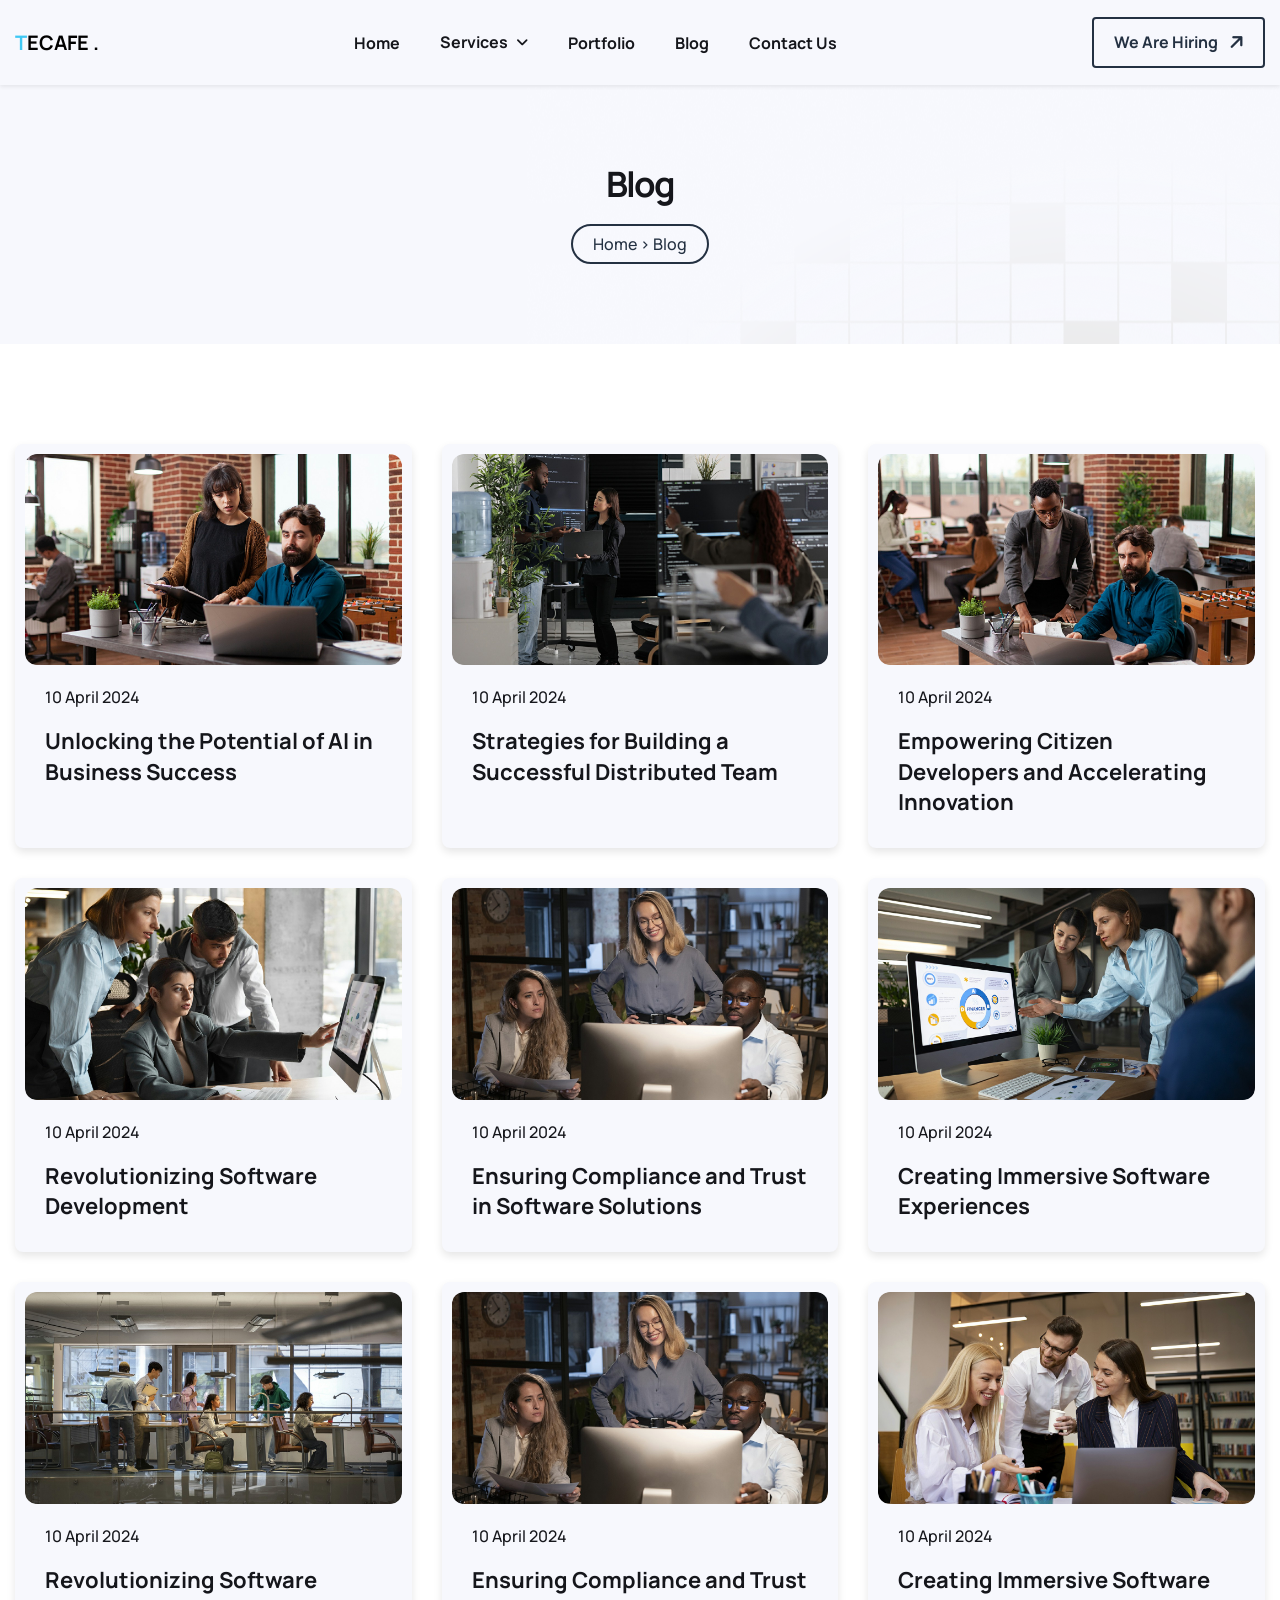
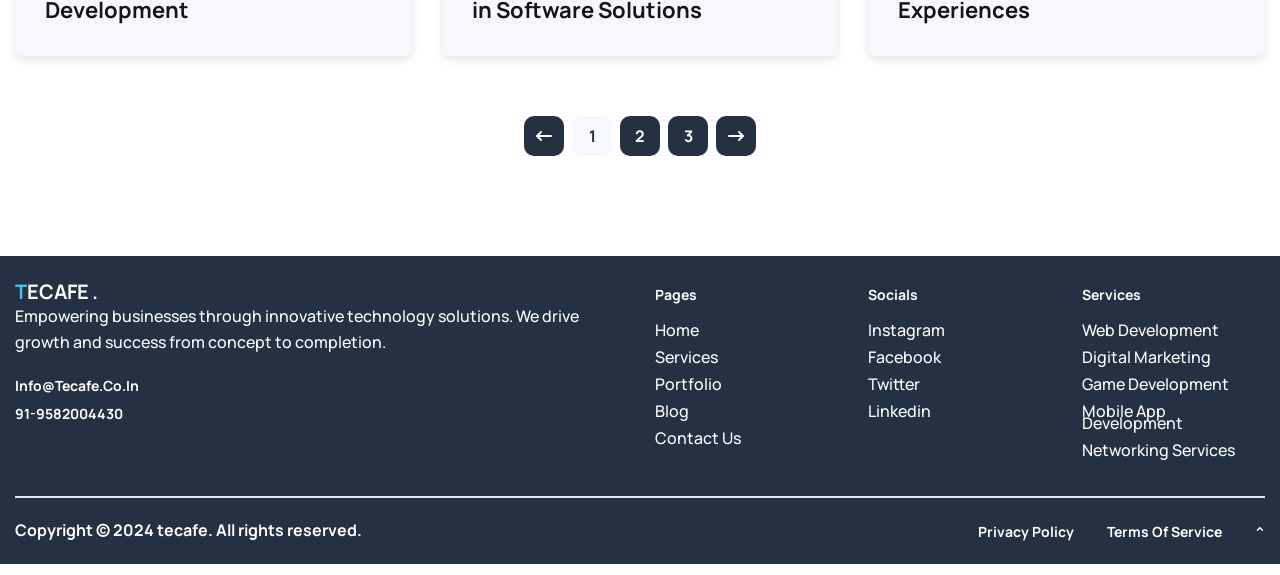
==== commit c8315341: "url updated" ====
--- a/blog/index.html
+++ b/blog/index.html
@@ -74,15 +74,15 @@
                                 <!-- <li class="nav-item"><a class="nav-link" href="about.html">about us</a></li> -->
 								<li class="nav-item submenu"><a class="nav-link" href="../service">Services</a>
                                     <ul>
-                                        <li class="nav-item sab-menu"><a class="nav-link" href="/tecafe/services/web-devlopment">Web Development</a></li>
-                                        <li class="nav-item  sab-menu"><a class="nav-link" href="/tecafe/services/design-and-ux-services">Design and UX </a></li>
-                                        <li class="nav-item  sab-menu" ><a class="nav-link" href="/tecafe/services/ECommerce-Business-Development">ECommerce Business </a></li>
-                                        <li class="nav-item  sab-menu"><a class="nav-link" href="/tecafe/services/Mobile-App-Development-Services">Mobile App Development </a></li>
-                                        <li class="nav-item  sab-menu"><a class="nav-link" href="/tecafe/services/Branding-And-Identity-Services">Branding And Identity </a></li>
+                                        <li class="nav-item sab-menu"><a class="nav-link" href="/services/web-devlopment">Web Development</a></li>
+                                        <li class="nav-item  sab-menu"><a class="nav-link" href="/services/design-and-ux-services">Design and UX </a></li>
+                                        <li class="nav-item  sab-menu" ><a class="nav-link" href="/services/ECommerce-Business-Development">ECommerce Business </a></li>
+                                        <li class="nav-item  sab-menu"><a class="nav-link" href="/services/Mobile-App-Development-Services">Mobile App Development </a></li>
+                                        <li class="nav-item  sab-menu"><a class="nav-link" href="/services/Branding-And-Identity-Services">Branding And Identity </a></li>
                                       
                                           
-                                        <li class="nav-item  sab-menu"><a class="nav-link" href="/tecafe/services/AEM-Technology-Solutions">AEM Technology Solutions</a></li>
-                                        <li class="nav-item  sab-menu"><a class="nav-link" href="/tecafe/services/Big Data Analytics-And-Machine-Learning-Services ">Big Data Analytics And Machine Learning  </a></li>
+                                        <li class="nav-item  sab-menu"><a class="nav-link" href="/services/AEM-Technology-Solutions">AEM Technology Solutions</a></li>
+                                        <li class="nav-item  sab-menu"><a class="nav-link" href="/services/Big Data Analytics-And-Machine-Learning-Services ">Big Data Analytics And Machine Learning  </a></li>
                                     </ul>
                                 </li>
                                 <li class="nav-item"><a class="nav-link" href="../portfolio">Portfolio</a></li>
--- a/css/custom.css
+++ b/css/custom.css
@@ -259,7 +259,7 @@
 	transform: translate(-50%, -50%);
 	width: 10px !important;
 	height: 10px !important;
-	background: var(--accent-color);
+	background: transparent;
 	border-radius: 50%;
 	pointer-events: none;
 	opacity:1 !important;
